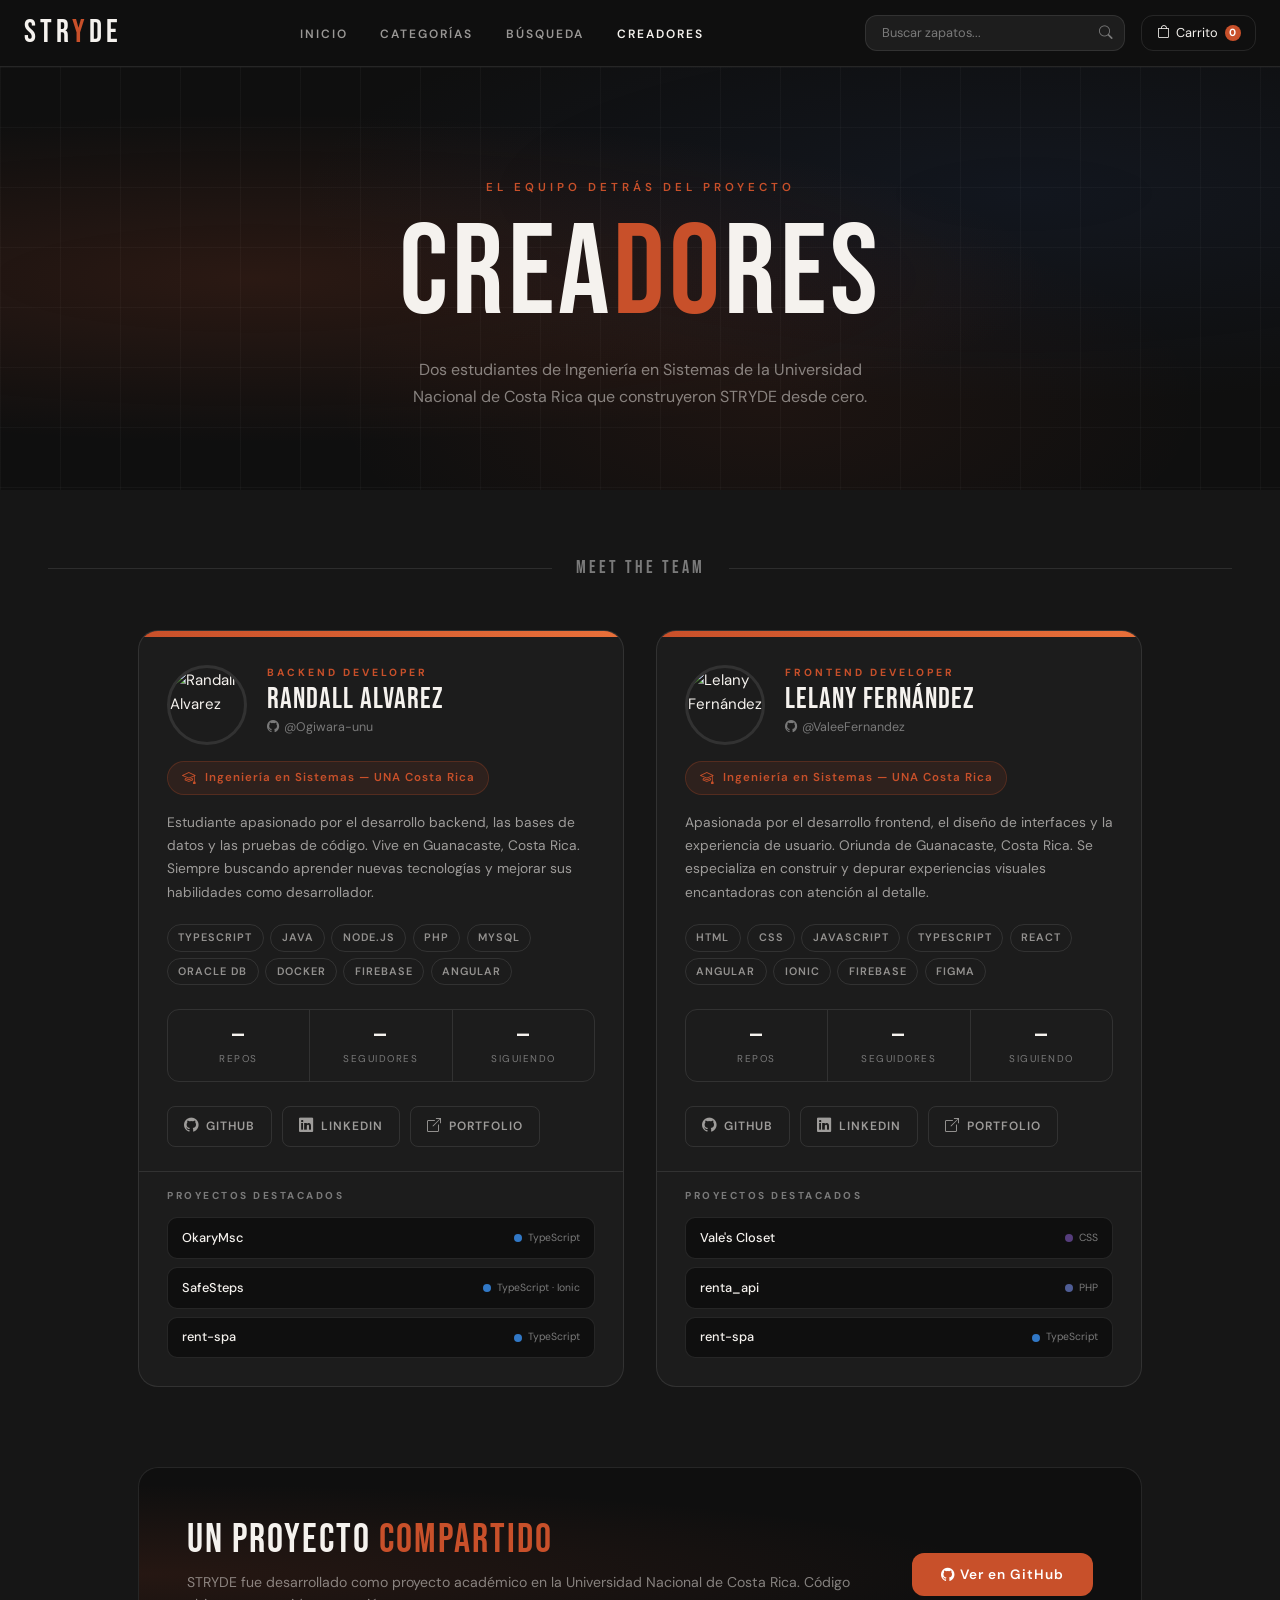
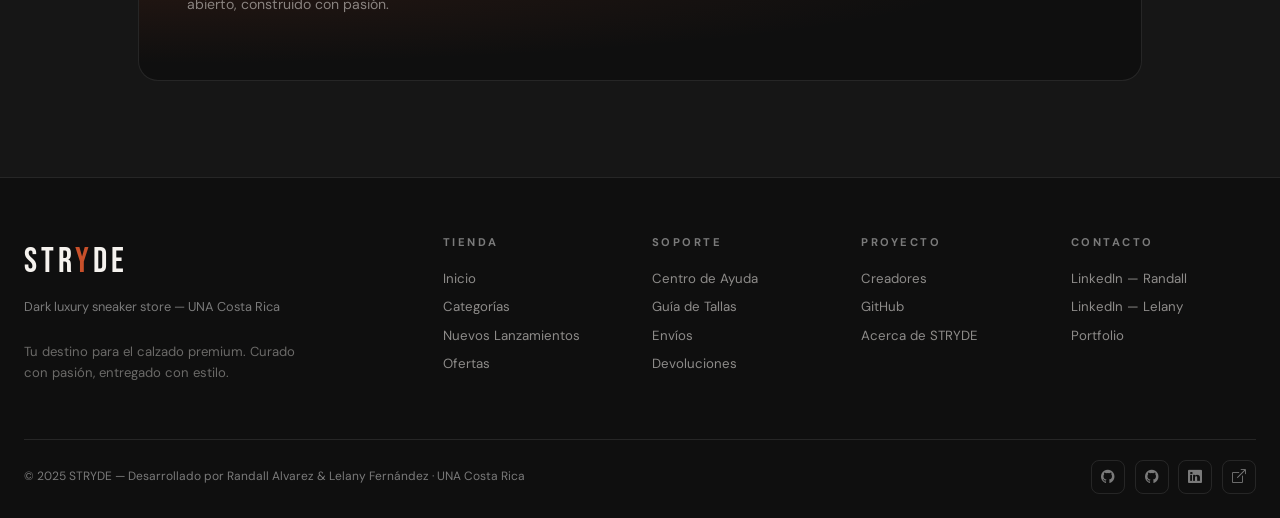
==== creators.html @ 190378e8 "App done" ====
<!DOCTYPE html>
<html lang="es">
<head>
    <meta charset="UTF-8">
    <meta name="viewport" content="width=device-width, initial-scale=1.0">
    <title>STRYDE — Creadores</title>

    <!-- Bootstrap 5 -->
    <link href="https://cdn.jsdelivr.net/npm/bootstrap@5.3.3/dist/css/bootstrap.min.css" rel="stylesheet">
    <!-- Bootstrap Icons -->
    <link href="https://cdn.jsdelivr.net/npm/bootstrap-icons@1.11.3/font/bootstrap-icons.min.css" rel="stylesheet">
    <!-- Google Fonts -->
    <link href="https://fonts.googleapis.com/css2?family=Bebas+Neue&family=DM+Sans:ital,opsz,wght@0,9..40,300;0,9..40,400;0,9..40,500;0,9..40,600;1,9..40,300&display=swap" rel="stylesheet">
    <!-- STRYDE Styles -->
    <link rel="stylesheet" href="css/styles.css">
    <link rel="icon" type="image/svg+xml" href="favicon.svg">
</head>
<body>

<!-- ══════════════════════════════════════════════
     NAVBAR (idéntico al de index.html)
══════════════════════════════════════════════ -->
<nav class="navbar navbar-stryde navbar-expand-lg">
    <div class="container-fluid px-4">

        <!-- Brand -->
        <a class="navbar-brand" href="index.html" style="cursor:pointer">
            STR<span>Y</span>DE
        </a>

        <!-- Toggler -->
        <button class="navbar-toggler border-0" type="button" data-bs-toggle="collapse" data-bs-target="#navContent"
            style="color:rgba(245,242,238,.7)">
            <i class="bi bi-list" style="font-size:1.5rem"></i>
        </button>

        <div class="collapse navbar-collapse" id="navContent">
            <!-- Nav links -->
            <ul class="navbar-nav mx-auto gap-1">
                <li class="nav-item">
                    <a class="nav-link-stryde" href="index.html">Inicio</a>
                </li>
                <li class="nav-item">
                    <a class="nav-link-stryde" href="index.html#categorias">Categorías</a>
                </li>
                <li class="nav-item">
                    <a class="nav-link-stryde" href="index.html#busqueda">Búsqueda</a>
                </li>
                <li class="nav-item">
                    <a class="nav-link-stryde active" href="creators.html">Creadores</a>
                </li>
            </ul>

            <!-- Search + Cart -->
            <div class="d-flex align-items-center gap-3">
                <!-- Search -->
                <div class="navbar-search" style="position:relative">
                    <input type="text" id="nav-search-input" placeholder="Buscar zapatos...">
                    <i class="bi bi-search search-icon"></i>
                    <div id="search-dropdown" class="search-dropdown"></div>
                </div>

                <!-- Cart -->
                <a class="cart-btn" href="index.html#carrito">
                    <i class="bi bi-bag"></i>
                    Carrito
                    <span class="cart-count" id="cart-badge">0</span>
                </a>
            </div>
        </div>
    </div>
</nav>

<!-- ══════════════════════════════════════════════
     HERO
══════════════════════════════════════════════ -->
<section class="creators-hero">
    <div class="hero-bg-mesh"></div>
    <div class="hero-lines"></div>
    <span class="hero-eyebrow">El equipo detrás del proyecto</span>
    <h1 class="hero-title">CREA<span>DO</span>RES</h1>
    <p class="hero-subtitle">Dos estudiantes de Ingeniería en Sistemas de la Universidad Nacional de Costa Rica que construyeron STRYDE desde cero.</p>
</section>

<div class="divider">
    <div class="divider-line"></div>
    <span class="divider-label">MEET THE TEAM</span>
    <div class="divider-line"></div>
</div>

<!-- ══════════════════════════════════════════════
     CREATORS
══════════════════════════════════════════════ -->
<section class="creators-section">
    <div class="creators-grid">

        <!-- ── RANDALL ── -->
        <div class="creator-card">
            <div class="card-strip"></div>
            <div class="card-header">
                <div class="avatar-wrap">
                    <img class="avatar" id="avatar-randall" src="" alt="Randall Alvarez">
                    <div class="avatar-ring"></div>
                </div>
                <div class="card-identity">
                    <div class="creator-role">Backend Developer</div>
                    <div class="creator-name">Randall Alvarez</div>
                    <div class="creator-handle">
                        <i class="bi bi-github"></i>@Ogiwara-unu
                    </div>
                </div>
            </div>

            <div class="card-body">
                <div class="una-badge">
                    <i class="bi bi-mortarboard"></i>
                    Ingeniería en Sistemas — UNA Costa Rica
                </div>
                <p class="creator-bio">
                    Estudiante apasionado por el desarrollo backend, las bases de datos y las pruebas de código. Vive en Guanacaste, Costa Rica. Siempre buscando aprender nuevas tecnologías y mejorar sus habilidades como desarrollador.
                </p>

                <div class="tech-tags">
                    <span class="tag">TypeScript</span>
                    <span class="tag">Java</span>
                    <span class="tag">Node.js</span>
                    <span class="tag">PHP</span>
                    <span class="tag">MySQL</span>
                    <span class="tag">Oracle DB</span>
                    <span class="tag">Docker</span>
                    <span class="tag">Firebase</span>
                    <span class="tag">Angular</span>
                </div>

                <div class="creator-stats">
                    <div class="stat">
                        <div class="stat-num" id="repos-randall">—</div>
                        <div class="stat-label">Repos</div>
                    </div>
                    <div class="stat">
                        <div class="stat-num" id="followers-randall">—</div>
                        <div class="stat-label">Seguidores</div>
                    </div>
                    <div class="stat">
                        <div class="stat-num" id="following-randall">—</div>
                        <div class="stat-label">Siguiendo</div>
                    </div>
                </div>

                <div class="social-links">
                    <a class="social-link github" href="https://github.com/Ogiwara-unu" target="_blank">
                        <i class="bi bi-github"></i> GitHub
                    </a>
                    <a class="social-link linkedin" href="https://www.linkedin.com/in/randallalv" target="_blank">
                        <i class="bi bi-linkedin"></i> LinkedIn
                    </a>
                    <a class="social-link portfolio" href="https://randallalv-portfolio.netlify.app/" target="_blank">
                        <i class="bi bi-box-arrow-up-right"></i> Portfolio
                    </a>
                </div>
            </div>

            <div class="projects-mini">
                <div class="projects-label">Proyectos destacados</div>
                <div class="project-pills">
                    <a class="project-pill" href="https://github.com/Ogiwara-unu/OkaryMsc" target="_blank">
                        <span class="project-pill-name">OkaryMsc</span>
                        <span class="project-pill-lang">
                            <span class="lang-dot ts"></span> TypeScript
                        </span>
                    </a>
                    <a class="project-pill" href="https://github.com/Ogiwara-unu/SafeSteps" target="_blank">
                        <span class="project-pill-name">SafeSteps</span>
                        <span class="project-pill-lang">
                            <span class="lang-dot ts"></span> TypeScript · Ionic
                        </span>
                    </a>
                    <a class="project-pill" href="https://github.com/Ogiwara-unu/rent-spa" target="_blank">
                        <span class="project-pill-name">rent-spa</span>
                        <span class="project-pill-lang">
                            <span class="lang-dot ts"></span> TypeScript
                        </span>
                    </a>
                </div>
            </div>
        </div>

        <!-- ── LELANY ── -->
        <div class="creator-card">
            <div class="card-strip"></div>
            <div class="card-header">
                <div class="avatar-wrap">
                    <img class="avatar" id="avatar-lelany" src="" alt="Lelany Fernández">
                    <div class="avatar-ring"></div>
                </div>
                <div class="card-identity">
                    <div class="creator-role">Frontend Developer</div>
                    <div class="creator-name">Lelany Fernández</div>
                    <div class="creator-handle">
                        <i class="bi bi-github"></i>@ValeeFernandez
                    </div>
                </div>
            </div>

            <div class="card-body">
                <div class="una-badge">
                    <i class="bi bi-mortarboard"></i>
                    Ingeniería en Sistemas — UNA Costa Rica
                </div>
                <p class="creator-bio">
                    Apasionada por el desarrollo frontend, el diseño de interfaces y la experiencia de usuario. Oriunda de Guanacaste, Costa Rica. Se especializa en construir y depurar experiencias visuales encantadoras con atención al detalle.
                </p>

                <div class="tech-tags">
                    <span class="tag">HTML</span>
                    <span class="tag">CSS</span>
                    <span class="tag">JavaScript</span>
                    <span class="tag">TypeScript</span>
                    <span class="tag">React</span>
                    <span class="tag">Angular</span>
                    <span class="tag">Ionic</span>
                    <span class="tag">Firebase</span>
                    <span class="tag">Figma</span>
                </div>

                <div class="creator-stats">
                    <div class="stat">
                        <div class="stat-num" id="repos-lelany">—</div>
                        <div class="stat-label">Repos</div>
                    </div>
                    <div class="stat">
                        <div class="stat-num" id="followers-lelany">—</div>
                        <div class="stat-label">Seguidores</div>
                    </div>
                    <div class="stat">
                        <div class="stat-num" id="following-lelany">—</div>
                        <div class="stat-label">Siguiendo</div>
                    </div>
                </div>

                <div class="social-links">
                    <a class="social-link github" href="https://github.com/ValeeFernandez" target="_blank">
                        <i class="bi bi-github"></i> GitHub
                    </a>
                    <a class="social-link linkedin" href="https://www.linkedin.com/in/lelanyfernandezcarvajal/" target="_blank">
                        <i class="bi bi-linkedin"></i> LinkedIn
                    </a>
                    <a class="social-link portfolio" href="https://lelanyfdez-portfolio.netlify.app/" target="_blank">
                        <i class="bi bi-box-arrow-up-right"></i> Portfolio
                    </a>
                </div>
            </div>

            <div class="projects-mini">
                <div class="projects-label">Proyectos destacados</div>
                <div class="project-pills">
                    <a class="project-pill" href="https://github.com/ValeeFernandez/Vale-s-Closet" target="_blank">
                        <span class="project-pill-name">Vale's Closet</span>
                        <span class="project-pill-lang">
                            <span class="lang-dot css"></span> CSS
                        </span>
                    </a>
                    <a class="project-pill" href="https://github.com/ValeeFernandez/renta_api" target="_blank">
                        <span class="project-pill-name">renta_api</span>
                        <span class="project-pill-lang">
                            <span class="lang-dot php"></span> PHP
                        </span>
                    </a>
                    <a class="project-pill" href="https://github.com/ValeeFernandez/rent-spa" target="_blank">
                        <span class="project-pill-name">rent-spa</span>
                        <span class="project-pill-lang">
                            <span class="lang-dot ts"></span> TypeScript
                        </span>
                    </a>
                </div>
            </div>
        </div>

    </div>

    <!-- TEAM BANNER -->
    <div class="team-banner">
        <div class="team-banner-text">
            <h3>Un proyecto <span>compartido</span></h3>
            <p>STRYDE fue desarrollado como proyecto académico en la Universidad Nacional de Costa Rica. Código abierto, construido con pasión.</p>
        </div>
        <div class="team-banner-cta">
            <a class="btn-primary-stryde" href="https://github.com/Ogiwara-unu/Styde-HTML.git" target="_blank">
                <i class="bi bi-github"></i> Ver en GitHub
            </a>
        </div>
    </div>
</section>

<!-- ══════════════════════════════════════════════
     FOOTER (idéntico al de index.html)
══════════════════════════════════════════════ -->
<footer class="footer-stryde">
    <div class="container-fluid px-4">
        <div class="row g-4 mb-2">

            <!-- Brand col -->
            <div class="col-lg-4 col-md-6">
                <div class="footer-brand">STR<span>Y</span>DE</div>
                <p class="footer-tagline">Dark luxury sneaker store — UNA Costa Rica</p>
                <p style="font-size:.82rem;color:rgba(245,242,238,.4);max-width:280px;line-height:1.6;">
                    Tu destino para el calzado premium. Curado con pasión, entregado con estilo.
                </p>
            </div>

            <!-- Tienda -->
            <div class="col-lg-2 col-md-6 col-6">
                <div class="footer-heading">Tienda</div>
                <a class="footer-link" href="index.html">Inicio</a>
                <a class="footer-link" href="index.html#categorias">Categorías</a>
                <a class="footer-link" href="index.html#nuevos">Nuevos Lanzamientos</a>
                <a class="footer-link" href="index.html#ofertas">Ofertas</a>
            </div>

            <!-- Soporte -->
            <div class="col-lg-2 col-md-6 col-6">
                <div class="footer-heading">Soporte</div>
                <a class="footer-link" href="#">Centro de Ayuda</a>
                <a class="footer-link" href="#">Guía de Tallas</a>
                <a class="footer-link" href="#">Envíos</a>
                <a class="footer-link" href="#">Devoluciones</a>
            </div>

            <!-- Proyecto -->
            <div class="col-lg-2 col-md-6 col-6">
                <div class="footer-heading">Proyecto</div>
                <a class="footer-link" href="creators.html">Creadores</a>
                <a class="footer-link" href="https://github.com/Ogiwara-unu" target="_blank">GitHub</a>
                <a class="footer-link" href="#">Acerca de STRYDE</a>
            </div>

            <!-- Contacto -->
            <div class="col-lg-2 col-md-6 col-6">
                <div class="footer-heading">Contacto</div>
                <a class="footer-link" href="https://www.linkedin.com/in/randallalv" target="_blank">LinkedIn — Randall</a>
                <a class="footer-link" href="https://www.linkedin.com/in/lelanyfernandezcarvajal/" target="_blank">LinkedIn — Lelany</a>
                <a class="footer-link" href="https://randallalv-portfolio.netlify.app/" target="_blank">Portfolio</a>
            </div>

        </div>

        <!-- Footer bottom -->
        <div class="footer-bottom">
            <span class="footer-copy">© 2025 STRYDE — Desarrollado por Randall Alvarez &amp; Lelany Fernández · UNA Costa Rica</span>
            <div class="footer-socials">
                <a class="social-btn" href="https://github.com/Ogiwara-unu" target="_blank" title="GitHub Randall">
                    <i class="bi bi-github"></i>
                </a>
                <a class="social-btn" href="https://github.com/ValeeFernandez" target="_blank" title="GitHub Lelany">
                    <i class="bi bi-github"></i>
                </a>
                <a class="social-btn" href="https://www.linkedin.com/in/randallalv" target="_blank" title="LinkedIn">
                    <i class="bi bi-linkedin"></i>
                </a>
                <a class="social-btn" href="https://randallalv-portfolio.netlify.app/" target="_blank" title="Portfolio">
                    <i class="bi bi-box-arrow-up-right"></i>
                </a>
            </div>
        </div>
    </div>
</footer>

<!-- Bootstrap JS -->
<script src="https://cdn.jsdelivr.net/npm/bootstrap@5.3.3/dist/js/bootstrap.bundle.min.js"></script>

<script>
    /* ── GitHub data loader ── */
    const creators = [
        {
            username: 'Ogiwara-unu',
            imgId: 'avatar-randall',
            reposId: 'repos-randall',
            followersId: 'followers-randall',
            followingId: 'following-randall',
        },
        {
            username: 'ValeeFernandez',
            imgId: 'avatar-lelany',
            reposId: 'repos-lelany',
            followersId: 'followers-lelany',
            followingId: 'following-lelany',
        },
    ];

    async function loadGitHubData() {
        for (const creator of creators) {
            try {
                const res = await fetch(`https://api.github.com/users/${creator.username}`);
                const data = await res.json();

                const img = document.getElementById(creator.imgId);
                if (img && data.avatar_url) img.src = data.avatar_url;

                const repos = document.getElementById(creator.reposId);
                if (repos) repos.textContent = data.public_repos ?? '—';

                const followers = document.getElementById(creator.followersId);
                if (followers) followers.textContent = data.followers ?? '—';

                const following = document.getElementById(creator.followingId);
                if (following) following.textContent = data.following ?? '—';

            } catch (err) {
                console.warn(`No se pudo cargar el perfil de ${creator.username}`, err);
            }
        }
    }

    loadGitHubData();

    /* ── Sync cart badge from localStorage (si script.js lo usa) ── */
    try {
        const cart = JSON.parse(localStorage.getItem('stryde-cart') || '[]');
        const total = cart.reduce((s, i) => s + (i.qty || 1), 0);
        const badge = document.getElementById('cart-badge');
        if (badge && total > 0) badge.textContent = total;
    } catch (_) {}
</script>

</body>
</html>
---- css/styles.css ----
/* ═══════════════════════════════════════════════════
   STRYDE — Unified Stylesheet
   Dark luxury sneaker store
═══════════════════════════════════════════════════ */

@import url('https://fonts.googleapis.com/css2?family=Bebas+Neue&family=DM+Sans:ital,opsz,wght@0,9..40,300;0,9..40,400;0,9..40,500;0,9..40,600;1,9..40,300&display=swap');

/* ── CSS VARIABLES ── */
:root {
    --black:      #0f0f0f;
    --dark:       #161616;
    --card-bg:    #1c1c1c;
    --card-hover: #222222;
    --white:      #f5f2ee;
    --accent:     #c8502a;
    --accent-hover: #a83f1f;
    --gray:       #7a7a7a;
    --border:     rgba(245,242,238,.1);
    --radius:     12px;
    --font-display: 'Bebas Neue', sans-serif;
    --font-body:    'DM Sans', sans-serif;
    --sidebar-w:  240px;
    --transition: .2s ease;
}

/* ── RESET & BASE ── */
*, *::before, *::after { box-sizing: border-box; margin: 0; padding: 0; }

html { scroll-behavior: smooth; }

body {
    font-family: var(--font-body);
    background: var(--dark);
    color: var(--white);
    font-size: 15px;
    line-height: 1.6;
    min-height: 100vh;
}

a { color: inherit; text-decoration: none; }
img { max-width: 100%; display: block; }
ul { list-style: none; }

/* ── SCROLLBAR ── */
::-webkit-scrollbar { width: 6px; }
::-webkit-scrollbar-track { background: var(--black); }
::-webkit-scrollbar-thumb { background: #333; border-radius: 3px; }
::-webkit-scrollbar-thumb:hover { background: var(--accent); }

/* ═══════════════════════════════════════════════════
   NAVBAR
═══════════════════════════════════════════════════ */
.navbar-stryde {
    background: var(--black) !important;
    border-bottom: 1px solid var(--border);
    padding: .75rem 0;
    position: sticky;
    top: 0;
    z-index: 1030;
}
.navbar-brand {
    font-family: var(--font-display);
    font-size: 2rem;
    letter-spacing: 4px;
    color: var(--white) !important;
    line-height: 1;
}
.navbar-brand span { color: var(--accent); }

.nav-link-stryde {
    font-size: .75rem;
    font-weight: 600;
    letter-spacing: 2px;
    text-transform: uppercase;
    color: rgba(245,242,238,.6) !important;
    padding: .4rem .9rem !important;
    transition: color var(--transition);
}
.nav-link-stryde:hover,
.nav-link-stryde.active { color: var(--white) !important; }

/* Search bar */
.navbar-search {
    position: relative;
    width: 260px;
}
.navbar-search input {
    background: rgba(255,255,255,.06);
    border: 1px solid var(--border);
    border-radius: var(--radius);
    color: var(--white);
    font-family: var(--font-body);
    font-size: .8rem;
    padding: .45rem 2.4rem .45rem 1rem;
    width: 100%;
    transition: border-color var(--transition), background var(--transition);
}
.navbar-search input::placeholder { color: var(--gray); }
.navbar-search input:focus {
    outline: none;
    border-color: rgba(200,80,42,.5);
    background: rgba(255,255,255,.09);
}
.navbar-search .search-icon {
    position: absolute;
    right: .75rem;
    top: 50%;
    transform: translateY(-50%);
    color: var(--gray);
    font-size: .85rem;
    pointer-events: none;
}

/* Cart icon */
.cart-btn {
    background: transparent;
    border: 1.5px solid var(--border);
    border-radius: var(--radius);
    color: var(--white);
    font-size: .8rem;
    padding: .4rem .9rem;
    display: flex;
    align-items: center;
    gap: .4rem;
    cursor: pointer;
    transition: border-color var(--transition), background var(--transition);
    white-space: nowrap;
}
.cart-btn:hover { border-color: var(--accent); background: rgba(200,80,42,.08); }
.cart-count {
    background: var(--accent);
    color: #fff;
    font-size: .65rem;
    font-weight: 700;
    border-radius: 50%;
    width: 16px;
    height: 16px;
    display: flex;
    align-items: center;
    justify-content: center;
    line-height: 1;
}

/* ── DROPDOWN SEARCH RESULTS ── */
.search-dropdown {
    position: absolute;
    top: calc(100% + 8px);
    left: 0;
    width: 340px;
    background: var(--dark);
    border: 1px solid var(--border);
    border-radius: var(--radius);
    box-shadow: 0 20px 40px rgba(0,0,0,.5);
    z-index: 2000;
    display: none;
    overflow: hidden;
}
.search-dropdown.show { display: block; }
.search-dropdown-header {
    padding: .6rem 1rem;
    font-size: .7rem;
    letter-spacing: 2px;
    text-transform: uppercase;
    color: var(--gray);
    border-bottom: 1px solid var(--border);
}
.search-result-item {
    display: flex;
    align-items: center;
    gap: .9rem;
    padding: .75rem 1rem;
    cursor: pointer;
    transition: background var(--transition);
    border-bottom: 1px solid var(--border);
}
.search-result-item:last-child { border-bottom: none; }
.search-result-item:hover { background: var(--card-bg); }
.search-result-img {
    width: 44px;
    height: 44px;
    object-fit: contain;
    background: #252525;
    border-radius: 8px;
    padding: 4px;
    flex-shrink: 0;
}
.search-result-name {
    font-size: .85rem;
    font-weight: 500;
    color: var(--white);
}
.search-result-price {
    font-size: .78rem;
    color: var(--accent);
    margin-top: 2px;
}
.search-dropdown-footer {
    padding: .6rem 1rem;
    font-size: .75rem;
    text-align: center;
    color: var(--accent);
    cursor: pointer;
    transition: background var(--transition);
}
.search-dropdown-footer:hover { background: var(--card-bg); }

/* ═══════════════════════════════════════════════════
   LAYOUT — SIDEBAR + MAIN
═══════════════════════════════════════════════════ */
.page-layout {
    display: flex;
    min-height: calc(100vh - 62px);
}

/* ── SIDEBAR ── */
.sidebar {
    width: var(--sidebar-w);
    min-width: var(--sidebar-w);
    background: var(--black);
    border-right: 1px solid var(--border);
    padding: 2rem 1.25rem;
    position: sticky;
    top: 62px;
    height: calc(100vh - 62px);
    overflow-y: auto;
    flex-shrink: 0;
}

.sidebar-section { margin-bottom: 2rem; }
.sidebar-title {
    font-size: .65rem;
    font-weight: 700;
    letter-spacing: 3px;
    text-transform: uppercase;
    color: var(--gray);
    margin-bottom: .85rem;
    padding-bottom: .5rem;
    border-bottom: 1px solid var(--border);
}

.sidebar-link {
    display: flex;
    align-items: center;
    justify-content: space-between;
    padding: .4rem .6rem;
    border-radius: 8px;
    font-size: .82rem;
    color: rgba(245,242,238,.65);
    cursor: pointer;
    transition: background var(--transition), color var(--transition);
    margin-bottom: .15rem;
}
.sidebar-link:hover,
.sidebar-link.active {
    background: rgba(200,80,42,.12);
    color: var(--white);
}
.sidebar-link.active { color: var(--accent); font-weight: 600; }
.sidebar-link i { font-size: .8rem; opacity: .5; }

.sidebar-badge {
    font-size: .65rem;
    background: rgba(200,80,42,.2);
    color: var(--accent);
    border-radius: 20px;
    padding: .1rem .45rem;
    font-weight: 600;
}

/* Brand chips */
.brand-chip {
    display: inline-block;
    padding: .25rem .7rem;
    border: 1px solid var(--border);
    border-radius: 20px;
    font-size: .72rem;
    color: rgba(245,242,238,.6);
    cursor: pointer;
    margin: .15rem;
    transition: border-color var(--transition), color var(--transition), background var(--transition);
}
.brand-chip:hover,
.brand-chip.active {
    border-color: var(--accent);
    color: var(--accent);
    background: rgba(200,80,42,.08);
}

/* Price range */
.price-range-wrap { padding: .25rem 0; }
.price-inputs { display: flex; gap: .5rem; align-items: center; }
.price-input {
    background: var(--card-bg);
    border: 1px solid var(--border);
    border-radius: 8px;
    color: var(--white);
    font-size: .8rem;
    padding: .35rem .6rem;
    width: 80px;
    font-family: var(--font-body);
}
.price-input:focus { outline: none; border-color: var(--accent); }
.price-sep { color: var(--gray); font-size: .8rem; }

.btn-filter {
    background: var(--accent);
    color: #fff;
    border: none;
    border-radius: 8px;
    font-size: .75rem;
    font-weight: 600;
    letter-spacing: 1px;
    text-transform: uppercase;
    padding: .5rem 1rem;
    width: 100%;
    margin-top: .75rem;
    cursor: pointer;
    transition: background var(--transition), transform var(--transition);
}
.btn-filter:hover { background: var(--accent-hover); transform: translateY(-1px); }

/* ── MAIN CONTENT ── */
.main-content {
    flex: 1;
    padding: 2.5rem 2.5rem 3rem;
    min-width: 0;
}

/* ═══════════════════════════════════════════════════
   HERO
═══════════════════════════════════════════════════ */
.hero {
    position: relative;
    background: var(--black);
    border-radius: var(--radius);
    overflow: hidden;
    padding: 5rem 3.5rem;
    margin-bottom: 4rem;
    display: flex;
    align-items: center;
    justify-content: space-between;
    gap: 2rem;
    min-height: 380px;
}
.hero-bg {
    position: absolute;
    inset: 0;
    background:
        radial-gradient(ellipse at 80% 50%, rgba(200, 80, 42, 0.18) 0%, transparent 60%),
        radial-gradient(ellipse at 10% 80%, rgba(42, 76, 143, 0.15) 0%, transparent 50%);
    pointer-events: none;
}
.hero-content { position: relative; z-index: 1; max-width: 520px; }
.hero-eyebrow {
    font-size: .75rem;
    font-weight: 600;
    letter-spacing: 3px;
    text-transform: uppercase;
    color: var(--accent);
    margin-bottom: 1rem;
    display: block;
}
.hero-title {
    font-family: var(--font-display);
    font-size: clamp(3.5rem, 7vw, 6rem);
    color: var(--white);
    line-height: .95;
    letter-spacing: 3px;
    margin-bottom: 1.2rem;
}
.hero-title span { color: var(--accent); }
.hero-subtitle {
    color: rgba(245,242,238,.6);
    font-size: 1rem;
    line-height: 1.7;
    margin-bottom: 2rem;
    max-width: 400px;
}
.hero-actions { display: flex; gap: .75rem; flex-wrap: wrap; }
.hero-cta {
    display: inline-flex;
    align-items: center;
    gap: .6rem;
    background: var(--accent);
    color: var(--white);
    text-decoration: none;
    font-size: .85rem;
    font-weight: 600;
    letter-spacing: 1.5px;
    text-transform: uppercase;
    padding: .85rem 2rem;
    border-radius: var(--radius);
    border: none;
    cursor: pointer;
    transition: background var(--transition), transform var(--transition);
}
.hero-cta:hover { background: var(--accent-hover); transform: translateY(-2px); color: var(--white); }
.hero-cta-secondary {
    display: inline-flex;
    align-items: center;
    gap: .6rem;
    background: transparent;
    color: var(--white);
    text-decoration: none;
    font-size: .85rem;
    font-weight: 600;
    letter-spacing: 1.5px;
    text-transform: uppercase;
    padding: .85rem 2rem;
    border-radius: var(--radius);
    border: 1.5px solid rgba(245,242,238,.25);
    cursor: pointer;
    transition: border-color var(--transition), transform var(--transition);
}
.hero-cta-secondary:hover { border-color: var(--white); transform: translateY(-2px); color: var(--white); }

.hero-stats {
    position: relative;
    z-index: 1;
    display: flex;
    flex-direction: column;
    gap: 1.5rem;
    text-align: right;
}
.hero-stat-number {
    font-family: var(--font-display);
    font-size: 3.5rem;
    color: var(--white);
    line-height: 1;
    letter-spacing: 2px;
}
.hero-stat-label {
    font-size: .72rem;
    letter-spacing: 2px;
    text-transform: uppercase;
    color: rgba(245,242,238,.4);
    margin-top: .1rem;
}
.hero-divider {
    width: 1px;
    height: 60px;
    background: rgba(245,242,238,.15);
    margin-left: auto;
}

/* ═══════════════════════════════════════════════════
   SECTION HEADERS
═══════════════════════════════════════════════════ */
.section-header {
    display: flex;
    align-items: flex-end;
    justify-content: space-between;
    margin-bottom: 1.75rem;
    padding-bottom: 1rem;
    border-bottom: 1.5px solid var(--border);
}
.section-title {
    font-family: var(--font-display);
    font-size: 2.5rem;
    letter-spacing: 2px;
    line-height: 1;
}
.section-title span { color: var(--accent); }
.section-link {
    font-size: .78rem;
    font-weight: 600;
    letter-spacing: 1.5px;
    text-transform: uppercase;
    color: var(--gray);
    text-decoration: none;
    transition: color var(--transition);
    white-space: nowrap;
    cursor: pointer;
}
.section-link:hover { color: var(--accent); }

/* ═══════════════════════════════════════════════════
   CATEGORY CARDS
═══════════════════════════════════════════════════ */
.section-categorias { margin-bottom: 4.5rem; }
.cat-grid {
    display: grid;
    grid-template-columns: repeat(auto-fill, minmax(160px, 1fr));
    gap: 1rem;
}
.cat-card {
    border-radius: var(--radius);
    padding: 1.5rem 1.25rem 1.25rem;
    display: flex;
    flex-direction: column;
    align-items: flex-start;
    justify-content: flex-end;
    min-height: 160px;
    cursor: pointer;
    transition: transform .25s ease, box-shadow .25s ease, filter .25s ease;
    color: #fff;
    position: relative;
    overflow: hidden;
}
.cat-card::before {
    content: '';
    position: absolute;
    inset: 0;
    background: linear-gradient(to top, rgba(0,0,0,.5) 0%, transparent 60%);
}
.cat-card > * { position: relative; z-index: 1; }
.cat-card:hover {
    transform: translateY(-6px);
    box-shadow: 0 16px 32px rgba(0,0,0,.35);
    filter: brightness(1.1);
}
.cat-icon { font-size: 1.8rem; margin-bottom: .5rem; display: block; line-height: 1; }
.cat-name {
    font-family: var(--font-display);
    font-size: 1.35rem;
    letter-spacing: 1px;
    line-height: 1;
}
.cat-count { font-size: .72rem; opacity: .7; margin-top: .2rem; }

.cat-running         { background: linear-gradient(135deg, #b89070, #9a7358); }
.cat-casual          { background: linear-gradient(135deg, #7898b0, #5a7a96); }
.cat-formal          { background: linear-gradient(135deg, #6a7a7e, #4e5e62); }
.cat-deportivo-mujer { background: linear-gradient(135deg, #b07888, #966070); }
.cat-infantil        { background: linear-gradient(135deg, #7aaa8e, #5e9070); }
.cat-default         { background: linear-gradient(135deg, #909898, #707880); }

/* ═══════════════════════════════════════════════════
   PRODUCT CARDS
═══════════════════════════════════════════════════ */
.products-grid {
    display: grid;
    grid-template-columns: repeat(auto-fill, minmax(220px, 1fr));
    gap: 1.25rem;
}

.product-card {
    background: var(--card-bg);
    border: 1.5px solid var(--border);
    border-radius: var(--radius);
    overflow: hidden;
    cursor: pointer;
    transition: border-color var(--transition), transform var(--transition), box-shadow var(--transition);
    position: relative;
}
.product-card:hover {
    border-color: rgba(200,80,42,.4);
    transform: translateY(-4px);
    box-shadow: 0 12px 28px rgba(0,0,0,.3);
}
.product-img-wrap {
    background: #252525;
    height: 190px;
    display: flex;
    align-items: center;
    justify-content: center;
    overflow: hidden;
    position: relative;
}
.product-img-wrap img {
    width: 100%;
    height: 100%;
    object-fit: contain;
    padding: 1rem;
    transition: transform .35s ease;
}
.product-card:hover .product-img-wrap img { transform: scale(1.06); }

.product-badge {
    position: absolute;
    top: .75rem;
    left: .75rem;
    font-size: .65rem;
    font-weight: 700;
    letter-spacing: 1.5px;
    text-transform: uppercase;
    padding: .25rem .6rem;
    border-radius: 6px;
    z-index: 2;
}
.badge-new    { background: var(--accent); color: #fff; }
.badge-sale   { background: #2a7a4a; color: #fff; }
.badge-hot    { background: #8a3a8a; color: #fff; }

.product-body { padding: 1.1rem; }
.product-brand {
    font-size: .68rem;
    letter-spacing: 2px;
    text-transform: uppercase;
    color: var(--gray);
    margin-bottom: .2rem;
}
.product-name {
    font-size: .92rem;
    font-weight: 500;
    color: var(--white);
    margin-bottom: .6rem;
    line-height: 1.3;
}
.product-footer {
    display: flex;
    align-items: center;
    justify-content: space-between;
}
.product-price {
    font-family: var(--font-display);
    font-size: 1.4rem;
    letter-spacing: 1px;
    color: var(--white);
}
.product-price-old {
    font-size: .78rem;
    color: var(--gray);
    text-decoration: line-through;
    margin-left: .4rem;
}
.btn-add-cart {
    background: var(--accent);
    border: none;
    border-radius: 8px;
    color: #fff;
    font-size: .75rem;
    padding: .4rem .8rem;
    cursor: pointer;
    transition: background var(--transition), transform var(--transition);
    display: flex;
    align-items: center;
    gap: .3rem;
}
.btn-add-cart:hover { background: var(--accent-hover); transform: scale(1.05); }

/* ═══════════════════════════════════════════════════
   MID BANNER
═══════════════════════════════════════════════════ */
.banner-mid {
    background: var(--black);
    border-radius: var(--radius);
    padding: 3rem 3.5rem;
    margin: 4rem 0;
    display: flex;
    align-items: center;
    justify-content: space-between;
    gap: 2rem;
    position: relative;
    overflow: hidden;
}
.banner-mid::before {
    content: '';
    position: absolute;
    inset: 0;
    background: radial-gradient(ellipse at 100% 50%, rgba(42,76,143,.25) 0%, transparent 60%);
    pointer-events: none;
}
.banner-mid-text { position: relative; z-index: 1; }
.banner-mid-text h2 {
    font-family: var(--font-display);
    font-size: 2.8rem;
    color: var(--white);
    letter-spacing: 3px;
    line-height: 1;
    margin-bottom: .5rem;
}
.banner-mid-text h2 span { color: var(--accent); }
.banner-mid-text p { color: rgba(245,242,238,.5); font-size: .9rem; }
.banner-mid-cta { position: relative; z-index: 1; flex-shrink: 0; }

/* ═══════════════════════════════════════════════════
   FEATURES GRID
═══════════════════════════════════════════════════ */
.features-grid {
    display: grid;
    grid-template-columns: repeat(auto-fill, minmax(220px, 1fr));
    gap: 1.5rem;
    margin-top: 4rem;
}
.feature-card {
    background: var(--card-bg);
    border: 1.5px solid var(--border);
    border-radius: var(--radius);
    padding: 1.75rem 1.5rem;
    transition: border-color var(--transition), transform var(--transition);
}
.feature-card:hover { border-color: rgba(200,80,42,.4); transform: translateY(-3px); }
.feature-icon { font-size: 1.75rem; margin-bottom: 1rem; display: block; color: var(--accent); }
.feature-title {
    font-family: var(--font-display);
    font-size: 1.3rem;
    letter-spacing: 1px;
    margin-bottom: .4rem;
}
.feature-desc { font-size: .82rem; color: var(--gray); line-height: 1.6; }

/* ═══════════════════════════════════════════════════
   BREADCRUMB
═══════════════════════════════════════════════════ */
.breadcrumb-stryde {
    display: flex;
    align-items: center;
    gap: .4rem;
    font-size: .75rem;
    color: var(--gray);
    margin-bottom: 1.5rem;
    text-transform: uppercase;
    letter-spacing: 1px;
}
.breadcrumb-stryde a { color: var(--gray); transition: color var(--transition); }
.breadcrumb-stryde a:hover { color: var(--accent); }
.breadcrumb-stryde .sep { opacity: .4; }
.breadcrumb-stryde .current { color: var(--white); }

/* ═══════════════════════════════════════════════════
   PAGINATION
═══════════════════════════════════════════════════ */
.pagination-stryde {
    display: flex;
    align-items: center;
    gap: .4rem;
    margin-top: 3rem;
    justify-content: center;
}
.page-btn {
    width: 36px;
    height: 36px;
    display: flex;
    align-items: center;
    justify-content: center;
    border-radius: 8px;
    border: 1.5px solid var(--border);
    background: transparent;
    color: rgba(245,242,238,.6);
    font-size: .82rem;
    cursor: pointer;
    transition: border-color var(--transition), color var(--transition), background var(--transition);
}
.page-btn:hover { border-color: var(--accent); color: var(--white); }
.page-btn.active { background: var(--accent); border-color: var(--accent); color: #fff; font-weight: 700; }
.page-btn:disabled { opacity: .3; cursor: not-allowed; }

/* ═══════════════════════════════════════════════════
   PRODUCT DETAIL PAGE
═══════════════════════════════════════════════════ */
.product-detail-img-wrap {
    background: #252525;
    border-radius: var(--radius);
    padding: 2rem;
    display: flex;
    align-items: center;
    justify-content: center;
    height: 400px;
    border: 1.5px solid var(--border);
    overflow: hidden;
}
.product-detail-img-wrap img { object-fit: contain; max-height: 100%; }

.thumb-row {
    display: flex;
    gap: .75rem;
    margin-top: .75rem;
}
.thumb {
    width: 72px;
    height: 72px;
    background: #252525;
    border-radius: 10px;
    border: 1.5px solid var(--border);
    display: flex;
    align-items: center;
    justify-content: center;
    cursor: pointer;
    padding: .4rem;
    transition: border-color var(--transition);
    overflow: hidden;
}
.thumb:hover, .thumb.active { border-color: var(--accent); }
.thumb img { object-fit: contain; width: 100%; height: 100%; }

.detail-brand {
    font-size: .75rem;
    letter-spacing: 3px;
    text-transform: uppercase;
    color: var(--gray);
    margin-bottom: .4rem;
}
.detail-title {
    font-family: var(--font-display);
    font-size: 2.6rem;
    letter-spacing: 2px;
    line-height: 1.05;
    margin-bottom: .6rem;
}
.detail-price {
    font-family: var(--font-display);
    font-size: 2.2rem;
    color: var(--accent);
    letter-spacing: 1px;
    margin-bottom: 1.5rem;
}
.detail-price-old {
    font-size: 1.1rem;
    color: var(--gray);
    text-decoration: line-through;
    margin-left: .5rem;
}

/* Size picker */
.size-label {
    font-size: .72rem;
    letter-spacing: 2px;
    text-transform: uppercase;
    color: var(--gray);
    margin-bottom: .6rem;
}
.size-grid {
    display: flex;
    flex-wrap: wrap;
    gap: .5rem;
    margin-bottom: 1.5rem;
}
.size-btn {
    width: 42px;
    height: 42px;
    border: 1.5px solid var(--border);
    border-radius: 8px;
    background: transparent;
    color: rgba(245,242,238,.7);
    font-size: .85rem;
    cursor: pointer;
    transition: border-color var(--transition), background var(--transition), color var(--transition);
    display: flex;
    align-items: center;
    justify-content: center;
}
.size-btn:hover { border-color: var(--accent); color: var(--white); }
.size-btn.active { background: var(--accent); border-color: var(--accent); color: #fff; font-weight: 700; }
.size-btn:disabled { opacity: .3; cursor: not-allowed; text-decoration: line-through; }

/* Tabs */
.tabs-stryde {
    display: flex;
    gap: 0;
    border-bottom: 1.5px solid var(--border);
    margin-bottom: 1.5rem;
}
.tab-btn {
    background: transparent;
    border: none;
    border-bottom: 2px solid transparent;
    margin-bottom: -2px;
    color: var(--gray);
    font-family: var(--font-body);
    font-size: .8rem;
    font-weight: 600;
    letter-spacing: 1.5px;
    text-transform: uppercase;
    padding: .75rem 1.25rem;
    cursor: pointer;
    transition: color var(--transition), border-color var(--transition);
}
.tab-btn:hover { color: var(--white); }
.tab-btn.active { color: var(--accent); border-bottom-color: var(--accent); }
.tab-pane { display: none; }
.tab-pane.active {
    display: block;
    font-size: .88rem;
    color: rgba(245,242,238,.7);
    line-height: 1.8;
}

/* Accordion */
.accordion-stryde { border: 1.5px solid var(--border); border-radius: var(--radius); overflow: hidden; }
.accordion-item { border-bottom: 1px solid var(--border); }
.accordion-item:last-child { border-bottom: none; }
.accordion-trigger {
    width: 100%;
    background: var(--card-bg);
    border: none;
    color: var(--white);
    font-family: var(--font-body);
    font-size: .9rem;
    font-weight: 500;
    padding: 1rem 1.25rem;
    text-align: left;
    cursor: pointer;
    display: flex;
    justify-content: space-between;
    align-items: center;
    transition: background var(--transition);
}
.accordion-trigger:hover { background: var(--card-hover); }
.accordion-trigger .chevron { transition: transform .25s; font-size: .75rem; opacity: .6; }
.accordion-trigger.open .chevron { transform: rotate(180deg); }
.accordion-body {
    background: var(--black);
    padding: 0 1.25rem;
    max-height: 0;
    overflow: hidden;
    transition: max-height .3s ease, padding .3s ease;
    font-size: .85rem;
    color: rgba(245,242,238,.65);
    line-height: 1.8;
}
.accordion-body.open { max-height: 300px; padding: 1rem 1.25rem; }

/* ═══════════════════════════════════════════════════
   CART PAGE
═══════════════════════════════════════════════════ */
.cart-item {
    display: flex;
    align-items: center;
    gap: 1.25rem;
    padding: 1.25rem;
    background: var(--card-bg);
    border: 1.5px solid var(--border);
    border-radius: var(--radius);
    margin-bottom: .75rem;
    transition: border-color var(--transition);
}
.cart-item:hover { border-color: rgba(200,80,42,.3); }
.cart-item-img {
    width: 88px;
    height: 88px;
    background: #252525;
    border-radius: 10px;
    display: flex;
    align-items: center;
    justify-content: center;
    flex-shrink: 0;
    overflow: hidden;
    padding: .5rem;
}
.cart-item-img img { object-fit: contain; width: 100%; height: 100%; }
.cart-item-info { flex: 1; min-width: 0; }
.cart-item-brand { font-size: .68rem; letter-spacing: 2px; text-transform: uppercase; color: var(--gray); }
.cart-item-name { font-size: .92rem; font-weight: 500; margin: .15rem 0 .3rem; }
.cart-item-size { font-size: .78rem; color: var(--gray); }
.cart-item-price {
    font-family: var(--font-display);
    font-size: 1.5rem;
    letter-spacing: 1px;
    color: var(--white);
    flex-shrink: 0;
}
.qty-control {
    display: flex;
    align-items: center;
    gap: .5rem;
    flex-shrink: 0;
}
.qty-btn {
    width: 28px;
    height: 28px;
    border: 1.5px solid var(--border);
    border-radius: 6px;
    background: transparent;
    color: var(--white);
    cursor: pointer;
    font-size: .9rem;
    display: flex;
    align-items: center;
    justify-content: center;
    transition: border-color var(--transition), background var(--transition);
}
.qty-btn:hover { border-color: var(--accent); background: rgba(200,80,42,.1); }
.qty-num { font-size: .9rem; font-weight: 600; min-width: 20px; text-align: center; }
.btn-remove {
    background: transparent;
    border: 1.5px solid var(--border);
    border-radius: 8px;
    color: var(--gray);
    font-size: .75rem;
    padding: .3rem .7rem;
    cursor: pointer;
    transition: border-color var(--transition), color var(--transition);
}
.btn-remove:hover { border-color: #c03030; color: #c03030; }

/* Cart summary */
.cart-summary {
    background: var(--black);
    border: 1.5px solid var(--border);
    border-radius: var(--radius);
    padding: 1.75rem;
    position: sticky;
    top: 80px;
}
.summary-title {
    font-family: var(--font-display);
    font-size: 1.8rem;
    letter-spacing: 2px;
    margin-bottom: 1.25rem;
}
.summary-row {
    display: flex;
    justify-content: space-between;
    font-size: .85rem;
    margin-bottom: .6rem;
    color: rgba(245,242,238,.7);
}
.summary-row.total {
    font-size: 1rem;
    font-weight: 600;
    color: var(--white);
    border-top: 1px solid var(--border);
    padding-top: .75rem;
    margin-top: .75rem;
}
.summary-row .value-accent { color: var(--accent); font-weight: 600; }

/* ═══════════════════════════════════════════════════
   CHECKOUT / FORMS
═══════════════════════════════════════════════════ */
.form-stryde .form-label {
    font-size: .72rem;
    font-weight: 600;
    letter-spacing: 1.5px;
    text-transform: uppercase;
    color: var(--gray);
    margin-bottom: .4rem;
}
.form-stryde .form-control,
.form-stryde .form-select {
    background: var(--card-bg);
    border: 1.5px solid var(--border);
    border-radius: 10px;
    color: var(--white);
    font-family: var(--font-body);
    font-size: .88rem;
    padding: .65rem .9rem;
    transition: border-color var(--transition), background var(--transition);
}
.form-stryde .form-control::placeholder { color: var(--gray); font-size: .82rem; }
.form-stryde .form-control:focus,
.form-stryde .form-select:focus {
    outline: none;
    box-shadow: none;
    border-color: var(--accent);
    background: var(--card-hover);
    color: var(--white);
}
.form-stryde .form-select option { background: var(--dark); color: var(--white); }

/* Payment method radio cards */
.payment-options { display: flex; gap: .75rem; flex-wrap: wrap; }
.payment-opt {
    flex: 1;
    min-width: 120px;
    border: 1.5px solid var(--border);
    border-radius: 10px;
    padding: .85rem 1rem;
    cursor: pointer;
    transition: border-color var(--transition), background var(--transition);
    display: flex;
    align-items: center;
    gap: .6rem;
    font-size: .83rem;
}
.payment-opt input[type="radio"] { accent-color: var(--accent); }
.payment-opt:has(input:checked),
.payment-opt.selected {
    border-color: var(--accent);
    background: rgba(200,80,42,.08);
}
.payment-opt:hover { border-color: rgba(200,80,42,.5); }

.section-divider {
    font-family: var(--font-display);
    font-size: 1.4rem;
    letter-spacing: 2px;
    border-bottom: 1.5px solid var(--border);
    padding-bottom: .6rem;
    margin-bottom: 1.25rem;
}

/* ═══════════════════════════════════════════════════
   FOOTER
═══════════════════════════════════════════════════ */
.footer-stryde {
    background: var(--black);
    border-top: 1px solid var(--border);
    padding: 3.5rem 0 1.5rem;
    margin-top: auto;
}
.footer-brand {
    font-family: var(--font-display);
    font-size: 2.2rem;
    letter-spacing: 4px;
    color: var(--white);
    margin-bottom: .4rem;
}
.footer-brand span { color: var(--accent); }
.footer-tagline { font-size: .8rem; color: var(--gray); margin-bottom: 1.5rem; }
.footer-heading {
    font-size: .7rem;
    font-weight: 700;
    letter-spacing: 2.5px;
    text-transform: uppercase;
    color: var(--gray);
    margin-bottom: 1rem;
}
.footer-link {
    display: block;
    font-size: .83rem;
    color: rgba(245,242,238,.55);
    margin-bottom: .45rem;
    cursor: pointer;
    transition: color var(--transition);
}
.footer-link:hover { color: var(--accent); }
.footer-bottom {
    border-top: 1px solid var(--border);
    padding-top: 1.25rem;
    margin-top: 2.5rem;
    display: flex;
    justify-content: space-between;
    align-items: center;
    flex-wrap: wrap;
    gap: .5rem;
}
.footer-copy { font-size: .75rem; color: var(--gray); }
.footer-socials { display: flex; gap: .6rem; }
.social-btn {
    width: 34px;
    height: 34px;
    border: 1.5px solid var(--border);
    border-radius: 8px;
    display: flex;
    align-items: center;
    justify-content: center;
    color: var(--gray);
    font-size: .85rem;
    cursor: pointer;
    transition: border-color var(--transition), color var(--transition);
}
.social-btn:hover { border-color: var(--accent); color: var(--accent); }

/* ═══════════════════════════════════════════════════
   TOAST NOTIFICATION
═══════════════════════════════════════════════════ */
.toast-container-stryde {
    position: fixed;
    bottom: 1.5rem;
    right: 1.5rem;
    z-index: 9999;
    display: flex;
    flex-direction: column;
    gap: .6rem;
}
.toast-stryde {
    background: var(--dark);
    border: 1.5px solid var(--border);
    border-left: 4px solid var(--accent);
    border-radius: var(--radius);
    padding: .9rem 1.2rem;
    min-width: 260px;
    max-width: 320px;
    box-shadow: 0 12px 32px rgba(0,0,0,.5);
    font-size: .85rem;
    animation: slideInRight .3s ease;
}
.toast-stryde.success { border-left-color: #2a8a4a; }
.toast-stryde.error   { border-left-color: #c03030; }
@keyframes slideInRight {
    from { transform: translateX(120%); opacity: 0; }
    to   { transform: translateX(0);   opacity: 1; }
}

/* ═══════════════════════════════════════════════════
   UTILITY / OVERRIDES
═══════════════════════════════════════════════════ */
.text-accent { color: var(--accent) !important; }
.text-muted-stryde { color: var(--gray) !important; }
.bg-dark-stryde { background: var(--dark) !important; }
.btn-primary-stryde {
    background: var(--accent);
    border: none;
    color: #fff;
    font-family: var(--font-body);
    font-weight: 600;
    font-size: .85rem;
    letter-spacing: 1px;
    border-radius: var(--radius);
    padding: .8rem 1.8rem;
    cursor: pointer;
    transition: background var(--transition), transform var(--transition);
}
.btn-primary-stryde:hover { background: var(--accent-hover); transform: translateY(-2px); color: #fff; }
.btn-outline-stryde {
    background: transparent;
    border: 1.5px solid var(--border);
    color: var(--white);
    font-family: var(--font-body);
    font-weight: 600;
    font-size: .85rem;
    letter-spacing: 1px;
    border-radius: var(--radius);
    padding: .8rem 1.8rem;
    cursor: pointer;
    transition: border-color var(--transition), color var(--transition);
}
.btn-outline-stryde:hover { border-color: var(--white); color: var(--white); }

/* ═══════════════════════════════════════════════════
   CREATORS PAGE
═══════════════════════════════════════════════════ */

/* ── HERO ── */
.creators-hero {
    position: relative;
    background: var(--black);
    overflow: hidden;
    padding: 7rem 3rem 5rem;
    text-align: center;
}
.hero-bg-mesh {
    position: absolute;
    inset: 0;
    background:
        radial-gradient(ellipse at 20% 50%, rgba(200,80,42,.15) 0%, transparent 55%),
        radial-gradient(ellipse at 80% 30%, rgba(42,76,143,.12) 0%, transparent 50%),
        radial-gradient(ellipse at 60% 80%, rgba(200,80,42,.08) 0%, transparent 40%);
    pointer-events: none;
}
.hero-lines {
    position: absolute;
    inset: 0;
    background-image:
        linear-gradient(rgba(245,242,238,.03) 1px, transparent 1px),
        linear-gradient(90deg, rgba(245,242,238,.03) 1px, transparent 1px);
    background-size: 60px 60px;
    pointer-events: none;
}
.hero-eyebrow {
    font-size: .72rem;
    font-weight: 600;
    letter-spacing: 4px;
    text-transform: uppercase;
    color: var(--accent);
    display: block;
    margin-bottom: 1.2rem;
    position: relative;
    animation: fadeUp .6s ease both;
}
.hero-title {
    font-family: var(--font-display);
    font-size: clamp(4rem, 10vw, 8rem);
    letter-spacing: 4px;
    line-height: .9;
    position: relative;
    animation: fadeUp .6s .1s ease both;
}
.hero-title span { color: var(--accent); }
.hero-subtitle {
    color: rgba(245,242,238,.5);
    font-size: 1rem;
    max-width: 480px;
    margin: 1.5rem auto 0;
    position: relative;
    animation: fadeUp .6s .2s ease both;
}

/* ── DIVIDER ── */
.divider {
    display: flex;
    align-items: center;
    gap: 1.5rem;
    padding: 0 3rem;
    margin: 4rem 0 3rem;
}
.divider-line { flex: 1; height: 1px; background: var(--border); }
.divider-label {
    font-family: var(--font-display);
    font-size: 1.1rem;
    letter-spacing: 3px;
    color: var(--gray);
}

/* ── CREATORS SECTION ── */
.creators-section {
    padding: 0 3rem 6rem;
    max-width: 1100px;
    margin: 0 auto;
}
.creators-grid {
    display: grid;
    grid-template-columns: repeat(auto-fit, minmax(420px, 1fr));
    gap: 2rem;
}

/* ── CREATOR CARD ── */
.creator-card {
    background: var(--card-bg);
    border: 1.5px solid var(--border);
    border-radius: 20px;
    overflow: hidden;
    transition: border-color .3s ease, transform .3s ease, box-shadow .3s ease;
    animation: fadeUp .7s ease both;
}
.creator-card:hover {
    border-color: rgba(200,80,42,.45);
    transform: translateY(-6px);
    box-shadow: 0 24px 56px rgba(0,0,0,.4);
}
.creator-card:nth-child(2) { animation-delay: .1s; }

.card-strip {
    height: 6px;
    background: linear-gradient(90deg, var(--accent), #e8703a, var(--accent));
    background-size: 200%;
    animation: stripAnim 3s linear infinite;
}
@keyframes stripAnim {
    0%   { background-position: 0%; }
    100% { background-position: 200%; }
}

.card-header {
    display: flex;
    align-items: flex-start;
    gap: 1.25rem;
    padding: 1.75rem 1.75rem 1rem;
}
.avatar-wrap { position: relative; flex-shrink: 0; }
.avatar {
    width: 80px;
    height: 80px;
    border-radius: 50%;
    border: 3px solid var(--border);
    object-fit: cover;
    transition: border-color .25s ease;
}
.creator-card:hover .avatar { border-color: var(--accent); }
.avatar-ring {
    position: absolute;
    inset: -5px;
    border-radius: 50%;
    border: 2px solid transparent;
    border-top-color: var(--accent);
    animation: spin 4s linear infinite;
    opacity: 0;
    transition: opacity .3s ease;
}
.creator-card:hover .avatar-ring { opacity: 1; }
@keyframes spin { to { transform: rotate(360deg); } }

.card-identity { flex: 1; min-width: 0; }
.creator-role {
    font-size: .65rem;
    font-weight: 700;
    letter-spacing: 3px;
    text-transform: uppercase;
    color: var(--accent);
    margin-bottom: .2rem;
}
.creator-name {
    font-family: var(--font-display);
    font-size: 1.8rem;
    letter-spacing: 1px;
    line-height: 1.05;
}
.creator-handle {
    font-size: .78rem;
    color: var(--gray);
    margin-top: .15rem;
}
.creator-handle i { margin-right: .3rem; }

.card-body { padding: 0 1.75rem 1.5rem; }
.creator-bio {
    font-size: .86rem;
    color: rgba(245,242,238,.6);
    line-height: 1.7;
    margin-bottom: 1.25rem;
}

/* ── TECH TAGS ── */
.tech-tags {
    display: flex;
    flex-wrap: wrap;
    gap: .4rem;
    margin-bottom: 1.5rem;
}
.tag {
    font-size: .68rem;
    font-weight: 600;
    letter-spacing: 1px;
    text-transform: uppercase;
    padding: .25rem .65rem;
    border-radius: 20px;
    border: 1px solid var(--border);
    color: rgba(245,242,238,.55);
    transition: border-color var(--transition), color var(--transition), background var(--transition);
}
.tag:hover {
    border-color: var(--accent);
    color: var(--accent);
    background: rgba(200,80,42,.08);
}

/* ── CREATOR STATS ── */
.creator-stats {
    display: flex;
    border: 1px solid var(--border);
    border-radius: 12px;
    overflow: hidden;
    margin-bottom: 1.5rem;
}
.stat {
    flex: 1;
    text-align: center;
    padding: .85rem .5rem;
    border-right: 1px solid var(--border);
    transition: background var(--transition);
}
.stat:last-child { border-right: none; }
.stat:hover { background: rgba(200,80,42,.06); }
.stat-num {
    font-family: var(--font-display);
    font-size: 1.5rem;
    letter-spacing: 1px;
    color: var(--white);
    line-height: 1;
}
.stat-label {
    font-size: .62rem;
    letter-spacing: 1.5px;
    text-transform: uppercase;
    color: var(--gray);
    margin-top: .2rem;
}

/* ── SOCIAL LINKS ── */
.social-links {
    display: flex;
    gap: .6rem;
    flex-wrap: wrap;
}
.social-link {
    display: inline-flex;
    align-items: center;
    gap: .45rem;
    font-size: .75rem;
    font-weight: 600;
    letter-spacing: 1px;
    text-transform: uppercase;
    padding: .5rem 1rem;
    border-radius: 8px;
    border: 1.5px solid var(--border);
    color: rgba(245,242,238,.6);
    text-decoration: none;
    transition: border-color .2s ease, color .2s ease, background .2s ease, transform .2s ease;
}
.social-link:hover { transform: translateY(-2px); }
.social-link.github:hover {
    border-color: rgba(245,242,238,.5);
    color: var(--white);
    background: rgba(245,242,238,.06);
}
.social-link.linkedin:hover {
    border-color: #0a66c2;
    color: #5aa3d8;
    background: rgba(10,102,194,.08);
}
.social-link.portfolio:hover {
    border-color: var(--accent);
    color: var(--accent);
    background: rgba(200,80,42,.08);
}
.social-link i { font-size: .9rem; }

/* ── PROJECTS MINI ── */
.projects-mini {
    padding: 1rem 1.75rem 1.75rem;
    border-top: 1px solid var(--border);
}
.projects-label {
    font-size: .63rem;
    font-weight: 700;
    letter-spacing: 2.5px;
    text-transform: uppercase;
    color: var(--gray);
    margin-bottom: .85rem;
}
.project-pills { display: flex; flex-direction: column; gap: .5rem; }
.project-pill {
    display: flex;
    align-items: center;
    justify-content: space-between;
    padding: .6rem .9rem;
    background: var(--black);
    border: 1px solid var(--border);
    border-radius: 10px;
    font-size: .8rem;
    color: var(--white);
    text-decoration: none;
    transition: border-color .2s ease, background .2s ease;
}
.project-pill:hover {
    border-color: rgba(200,80,42,.4);
    background: rgba(200,80,42,.05);
}
.project-pill-name { font-weight: 500; }
.project-pill-lang {
    font-size: .65rem;
    color: var(--gray);
    display: flex;
    align-items: center;
    gap: .35rem;
}
.lang-dot {
    width: 8px;
    height: 8px;
    border-radius: 50%;
    background: var(--accent);
}
.lang-dot.ts  { background: #3178c6; }
.lang-dot.css { background: #563d7c; }
.lang-dot.cpp { background: #f34b7d; }
.lang-dot.php { background: #4F5D95; }

/* ── UNA BADGE ── */
.una-badge {
    display: inline-flex;
    align-items: center;
    gap: .5rem;
    background: rgba(200,80,42,.1);
    border: 1px solid rgba(200,80,42,.25);
    border-radius: 20px;
    padding: .3rem .85rem;
    font-size: .72rem;
    font-weight: 600;
    letter-spacing: 1px;
    color: var(--accent);
    margin-bottom: 1rem;
}
.una-badge i { font-size: .85rem; }

/* ── TEAM BANNER ── */
.team-banner {
    background: var(--black);
    border: 1.5px solid var(--border);
    border-radius: 20px;
    padding: 3rem;
    margin: 5rem auto 0;
    max-width: 1100px;
    display: flex;
    align-items: center;
    justify-content: space-between;
    gap: 2rem;
    position: relative;
    overflow: hidden;
    animation: fadeUp .7s .4s ease both;
}
.team-banner::before {
    content: '';
    position: absolute;
    inset: 0;
    background: radial-gradient(ellipse at 0% 50%, rgba(200,80,42,.12) 0%, transparent 60%);
    pointer-events: none;
}
.team-banner-text { position: relative; }
.team-banner-text h3 {
    font-family: var(--font-display);
    font-size: 2.5rem;
    letter-spacing: 2px;
    margin-bottom: .4rem;
}
.team-banner-text h3 span { color: var(--accent); }
.team-banner-text p { font-size: .88rem; color: rgba(245,242,238,.5); }
.team-banner-cta { position: relative; flex-shrink: 0; }

/* ── ANIMATIONS ── */
@keyframes fadeUp {
    from { opacity: 0; transform: translateY(24px); }
    to   { opacity: 1; transform: translateY(0); }
}

/* ── RESPONSIVE ── */
@media (max-width: 900px) {
    .creators-grid { grid-template-columns: 1fr; }
    .team-banner { flex-direction: column; text-align: center; }
}
@media (max-width: 600px) {
    .creators-hero { padding: 5rem 1.5rem 4rem; }
    .creators-section { padding: 0 1.5rem 4rem; }
    .divider { padding: 0 1.5rem; }
    .social-links { flex-direction: column; }
}

/* ── RESPONSIVE ── */
@media (max-width: 992px) {
    .sidebar { display: none; }
    .hero { padding: 3rem 2rem; }
    .hero-stats { display: none; }
    .main-content { padding: 1.5rem; }
}
@media (max-width: 768px) {
    .banner-mid { flex-direction: column; text-align: center; padding: 2rem 1.5rem; }
    .hero { min-height: auto; }
    .cat-grid { grid-template-columns: repeat(2, 1fr); }
    .products-grid { grid-template-columns: repeat(2, 1fr); }
    .navbar-search { width: 180px; }
}
@media (max-width: 576px) {
    .products-grid { grid-template-columns: 1fr; }
    .cat-grid { grid-template-columns: repeat(2, 1fr); }
    .hero-title { font-size: 3rem; }
}
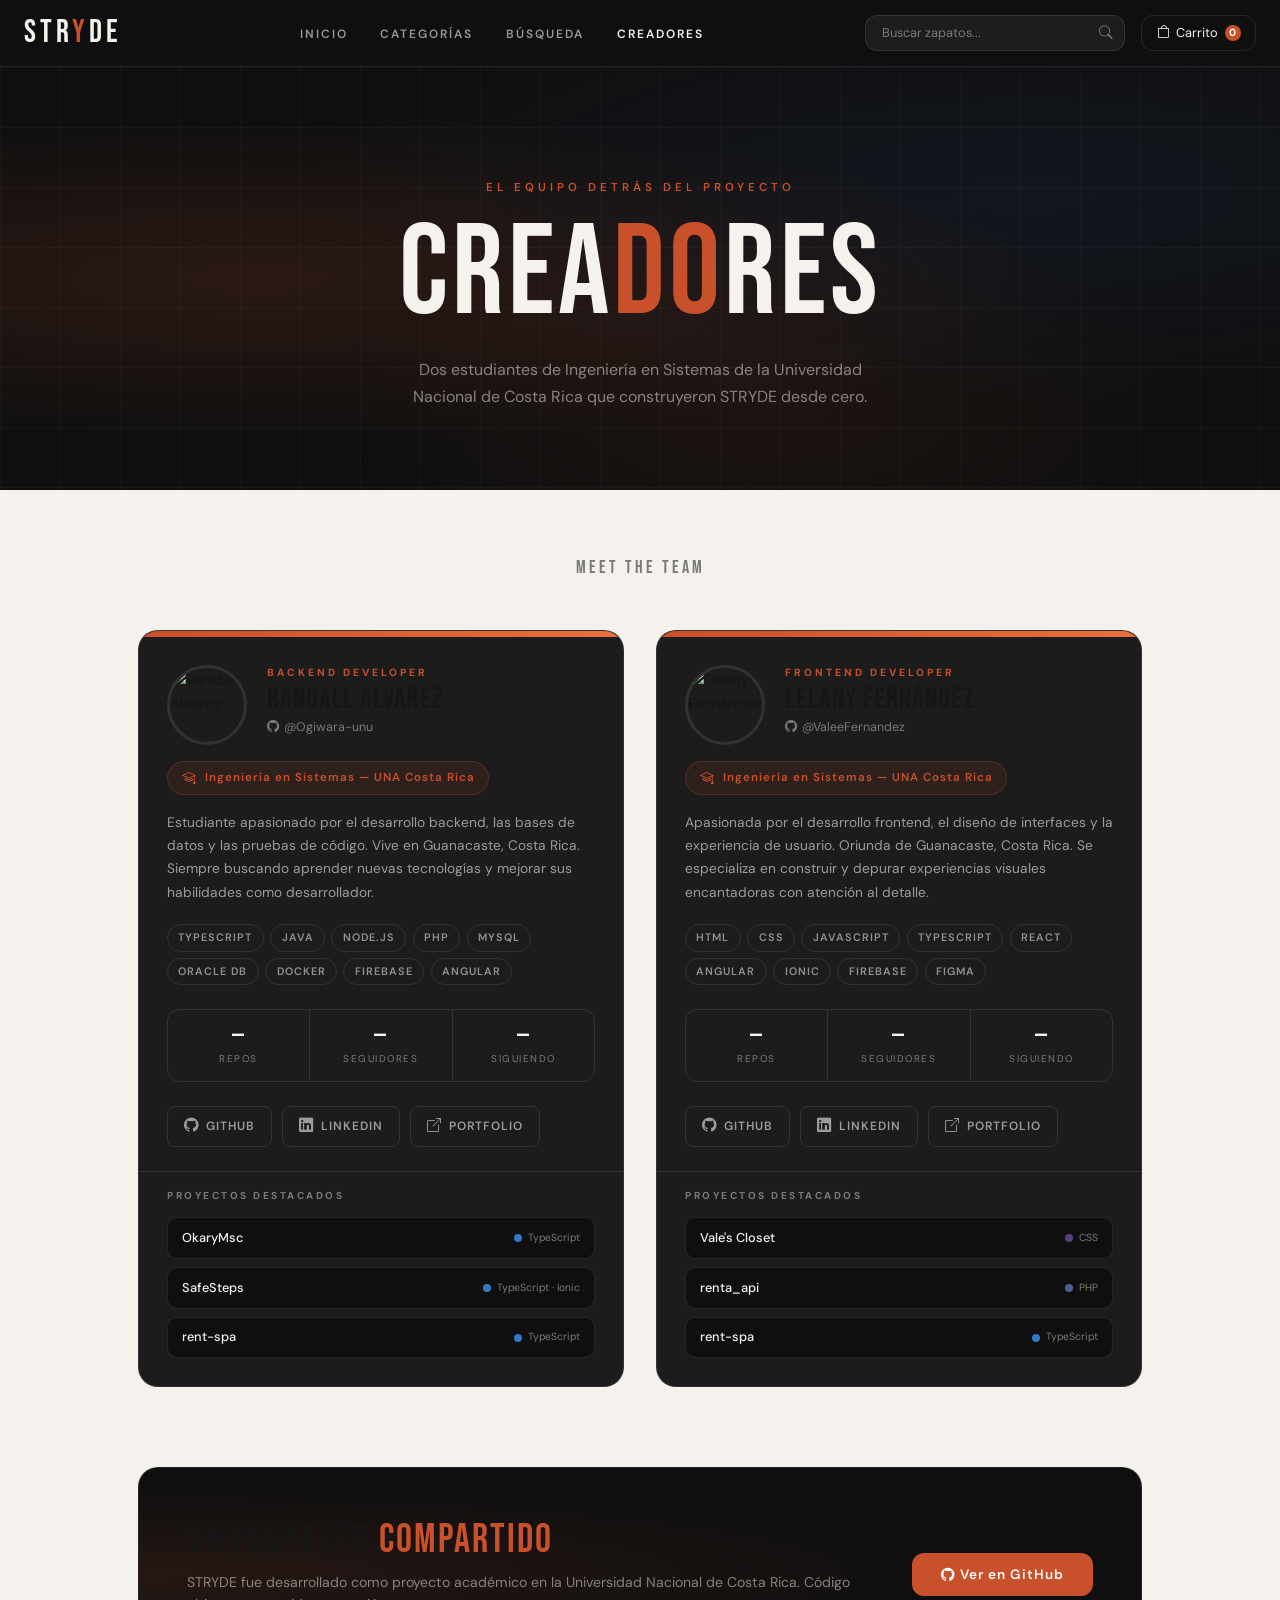
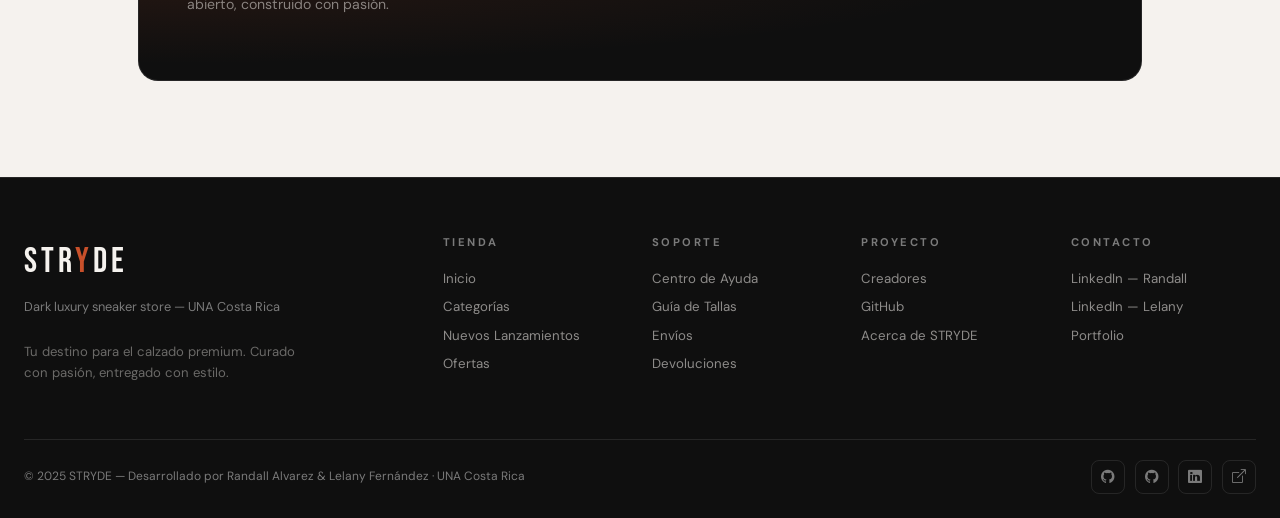
==== commit f5c5f8b2: "Update background" ====
--- a/creators.html
+++ b/creators.html
@@ -1,5 +1,6 @@
 <!DOCTYPE html>
 <html lang="es">
+
 <head>
     <meta charset="UTF-8">
     <meta name="viewport" content="width=device-width, initial-scale=1.0">
@@ -10,417 +11,432 @@
     <!-- Bootstrap Icons -->
     <link href="https://cdn.jsdelivr.net/npm/bootstrap-icons@1.11.3/font/bootstrap-icons.min.css" rel="stylesheet">
     <!-- Google Fonts -->
-    <link href="https://fonts.googleapis.com/css2?family=Bebas+Neue&family=DM+Sans:ital,opsz,wght@0,9..40,300;0,9..40,400;0,9..40,500;0,9..40,600;1,9..40,300&display=swap" rel="stylesheet">
+    <link
+        href="https://fonts.googleapis.com/css2?family=Bebas+Neue&family=DM+Sans:ital,opsz,wght@0,9..40,300;0,9..40,400;0,9..40,500;0,9..40,600;1,9..40,300&display=swap"
+        rel="stylesheet">
     <!-- STRYDE Styles -->
     <link rel="stylesheet" href="css/styles.css">
     <link rel="icon" type="image/svg+xml" href="favicon.svg">
 </head>
+
 <body>
 
-<!-- ══════════════════════════════════════════════
-     NAVBAR (idéntico al de index.html)
-══════════════════════════════════════════════ -->
-<nav class="navbar navbar-stryde navbar-expand-lg">
-    <div class="container-fluid px-4">
-
-        <!-- Brand -->
-        <a class="navbar-brand" href="index.html" style="cursor:pointer">
-            STR<span>Y</span>DE
-        </a>
-
-        <!-- Toggler -->
-        <button class="navbar-toggler border-0" type="button" data-bs-toggle="collapse" data-bs-target="#navContent"
-            style="color:rgba(245,242,238,.7)">
-            <i class="bi bi-list" style="font-size:1.5rem"></i>
-        </button>
-
-        <div class="collapse navbar-collapse" id="navContent">
-            <!-- Nav links -->
-            <ul class="navbar-nav mx-auto gap-1">
-                <li class="nav-item">
-                    <a class="nav-link-stryde" href="index.html">Inicio</a>
-                </li>
-                <li class="nav-item">
-                    <a class="nav-link-stryde" href="index.html#categorias">Categorías</a>
-                </li>
-                <li class="nav-item">
-                    <a class="nav-link-stryde" href="index.html#busqueda">Búsqueda</a>
-                </li>
-                <li class="nav-item">
-                    <a class="nav-link-stryde active" href="creators.html">Creadores</a>
-                </li>
-            </ul>
-
-            <!-- Search + Cart -->
-            <div class="d-flex align-items-center gap-3">
-                <!-- Search -->
-                <div class="navbar-search" style="position:relative">
-                    <input type="text" id="nav-search-input" placeholder="Buscar zapatos...">
-                    <i class="bi bi-search search-icon"></i>
-                    <div id="search-dropdown" class="search-dropdown"></div>
-                </div>
-
-                <!-- Cart -->
-                <a class="cart-btn" href="index.html#carrito">
-                    <i class="bi bi-bag"></i>
-                    Carrito
-                    <span class="cart-count" id="cart-badge">0</span>
-                </a>
+
+    <nav class="navbar navbar-stryde navbar-expand-lg">
+        <div class="container-fluid px-4">
+
+            <!-- Brand -->
+            <a class="navbar-brand" href="index.html" style="cursor:pointer">
+                STR<span>Y</span>DE
+            </a>
+
+            <!-- Toggler -->
+            <button class="navbar-toggler border-0" type="button" data-bs-toggle="collapse" data-bs-target="#navContent"
+                style="color:rgba(245,242,238,.7)">
+                <i class="bi bi-list" style="font-size:1.5rem"></i>
+            </button>
+
+            <div class="collapse navbar-collapse" id="navContent">
+                <!-- Nav links -->
+                <ul class="navbar-nav mx-auto gap-1">
+                    <li class="nav-item">
+                        <a class="nav-link-stryde" href="index.html">Inicio</a>
+                    </li>
+                    <li class="nav-item">
+                        <a class="nav-link-stryde" href="index.html#categorias">Categorías</a>
+                    </li>
+                    <li class="nav-item">
+                        <a class="nav-link-stryde" href="index.html#busqueda">Búsqueda</a>
+                    </li>
+                    <li class="nav-item">
+                        <a class="nav-link-stryde active" href="creators.html">Creadores</a>
+                    </li>
+                </ul>
+
+                <!-- Search + Cart -->
+                <div class="d-flex align-items-center gap-3">
+                    <!-- Search -->
+                    <div class="navbar-search" style="position:relative">
+                        <input type="text" id="nav-search-input" placeholder="Buscar zapatos...">
+                        <i class="bi bi-search search-icon"></i>
+                        <div id="search-dropdown" class="search-dropdown"></div>
+                    </div>
+
+                    <!-- Cart -->
+                    <a class="cart-btn" href="index.html#carrito">
+                        <i class="bi bi-bag"></i>
+                        Carrito
+                        <span class="cart-count" id="cart-badge">0</span>
+                    </a>
+                </div>
             </div>
         </div>
-    </div>
-</nav>
-
-<!-- ══════════════════════════════════════════════
+    </nav>
+
+    <!-- ══════════════════════════════════════════════
      HERO
 ══════════════════════════════════════════════ -->
-<section class="creators-hero">
-    <div class="hero-bg-mesh"></div>
-    <div class="hero-lines"></div>
-    <span class="hero-eyebrow">El equipo detrás del proyecto</span>
-    <h1 class="hero-title">CREA<span>DO</span>RES</h1>
-    <p class="hero-subtitle">Dos estudiantes de Ingeniería en Sistemas de la Universidad Nacional de Costa Rica que construyeron STRYDE desde cero.</p>
-</section>
-
-<div class="divider">
-    <div class="divider-line"></div>
-    <span class="divider-label">MEET THE TEAM</span>
-    <div class="divider-line"></div>
-</div>
-
-<!-- ══════════════════════════════════════════════
+    <section class="creators-hero">
+        <div class="hero-bg-mesh"></div>
+        <div class="hero-lines"></div>
+        <span class="hero-eyebrow">El equipo detrás del proyecto</span>
+        <h1 class="hero-title">CREA<span>DO</span>RES</h1>
+        <p class="hero-subtitle">Dos estudiantes de Ingeniería en Sistemas de la Universidad Nacional de Costa Rica que
+            construyeron STRYDE desde cero.</p>
+    </section>
+
+    <div class="divider">
+        <div class="divider-line"></div>
+        <span class="divider-label">MEET THE TEAM</span>
+        <div class="divider-line"></div>
+    </div>
+
+    <!-- ══════════════════════════════════════════════
      CREATORS
 ══════════════════════════════════════════════ -->
-<section class="creators-section">
-    <div class="creators-grid">
-
-        <!-- ── RANDALL ── -->
-        <div class="creator-card">
-            <div class="card-strip"></div>
-            <div class="card-header">
-                <div class="avatar-wrap">
-                    <img class="avatar" id="avatar-randall" src="" alt="Randall Alvarez">
-                    <div class="avatar-ring"></div>
-                </div>
-                <div class="card-identity">
-                    <div class="creator-role">Backend Developer</div>
-                    <div class="creator-name">Randall Alvarez</div>
-                    <div class="creator-handle">
-                        <i class="bi bi-github"></i>@Ogiwara-unu
-                    </div>
-                </div>
-            </div>
-
-            <div class="card-body">
-                <div class="una-badge">
-                    <i class="bi bi-mortarboard"></i>
-                    Ingeniería en Sistemas — UNA Costa Rica
-                </div>
-                <p class="creator-bio">
-                    Estudiante apasionado por el desarrollo backend, las bases de datos y las pruebas de código. Vive en Guanacaste, Costa Rica. Siempre buscando aprender nuevas tecnologías y mejorar sus habilidades como desarrollador.
-                </p>
-
-                <div class="tech-tags">
-                    <span class="tag">TypeScript</span>
-                    <span class="tag">Java</span>
-                    <span class="tag">Node.js</span>
-                    <span class="tag">PHP</span>
-                    <span class="tag">MySQL</span>
-                    <span class="tag">Oracle DB</span>
-                    <span class="tag">Docker</span>
-                    <span class="tag">Firebase</span>
-                    <span class="tag">Angular</span>
-                </div>
-
-                <div class="creator-stats">
-                    <div class="stat">
-                        <div class="stat-num" id="repos-randall">—</div>
-                        <div class="stat-label">Repos</div>
-                    </div>
-                    <div class="stat">
-                        <div class="stat-num" id="followers-randall">—</div>
-                        <div class="stat-label">Seguidores</div>
-                    </div>
-                    <div class="stat">
-                        <div class="stat-num" id="following-randall">—</div>
-                        <div class="stat-label">Siguiendo</div>
-                    </div>
-                </div>
-
-                <div class="social-links">
-                    <a class="social-link github" href="https://github.com/Ogiwara-unu" target="_blank">
-                        <i class="bi bi-github"></i> GitHub
+    <section class="creators-section">
+        <div class="creators-grid">
+
+            <!-- ── RANDALL ── -->
+            <div class="creator-card">
+                <div class="card-strip"></div>
+                <div class="card-header">
+                    <div class="avatar-wrap">
+                        <img class="avatar" id="avatar-randall" src="" alt="Randall Alvarez">
+                        <div class="avatar-ring"></div>
+                    </div>
+                    <div class="card-identity">
+                        <div class="creator-role">Backend Developer</div>
+                        <div class="creator-name">Randall Alvarez</div>
+                        <div class="creator-handle">
+                            <i class="bi bi-github"></i>@Ogiwara-unu
+                        </div>
+                    </div>
+                </div>
+
+                <div class="card-body">
+                    <div class="una-badge">
+                        <i class="bi bi-mortarboard"></i>
+                        Ingeniería en Sistemas — UNA Costa Rica
+                    </div>
+                    <p class="creator-bio">
+                        Estudiante apasionado por el desarrollo backend, las bases de datos y las pruebas de código.
+                        Vive en Guanacaste, Costa Rica. Siempre buscando aprender nuevas tecnologías y mejorar sus
+                        habilidades como desarrollador.
+                    </p>
+
+                    <div class="tech-tags">
+                        <span class="tag">TypeScript</span>
+                        <span class="tag">Java</span>
+                        <span class="tag">Node.js</span>
+                        <span class="tag">PHP</span>
+                        <span class="tag">MySQL</span>
+                        <span class="tag">Oracle DB</span>
+                        <span class="tag">Docker</span>
+                        <span class="tag">Firebase</span>
+                        <span class="tag">Angular</span>
+                    </div>
+
+                    <div class="creator-stats">
+                        <div class="stat">
+                            <div class="stat-num" id="repos-randall">—</div>
+                            <div class="stat-label">Repos</div>
+                        </div>
+                        <div class="stat">
+                            <div class="stat-num" id="followers-randall">—</div>
+                            <div class="stat-label">Seguidores</div>
+                        </div>
+                        <div class="stat">
+                            <div class="stat-num" id="following-randall">—</div>
+                            <div class="stat-label">Siguiendo</div>
+                        </div>
+                    </div>
+
+                    <div class="social-links">
+                        <a class="social-link github" href="https://github.com/Ogiwara-unu" target="_blank">
+                            <i class="bi bi-github"></i> GitHub
+                        </a>
+                        <a class="social-link linkedin" href="https://www.linkedin.com/in/randallalv" target="_blank">
+                            <i class="bi bi-linkedin"></i> LinkedIn
+                        </a>
+                        <a class="social-link portfolio" href="https://randallalv-portfolio.netlify.app/"
+                            target="_blank">
+                            <i class="bi bi-box-arrow-up-right"></i> Portfolio
+                        </a>
+                    </div>
+                </div>
+
+                <div class="projects-mini">
+                    <div class="projects-label">Proyectos destacados</div>
+                    <div class="project-pills">
+                        <a class="project-pill" href="https://github.com/Ogiwara-unu/OkaryMsc" target="_blank">
+                            <span class="project-pill-name">OkaryMsc</span>
+                            <span class="project-pill-lang">
+                                <span class="lang-dot ts"></span> TypeScript
+                            </span>
+                        </a>
+                        <a class="project-pill" href="https://github.com/Ogiwara-unu/SafeSteps" target="_blank">
+                            <span class="project-pill-name">SafeSteps</span>
+                            <span class="project-pill-lang">
+                                <span class="lang-dot ts"></span> TypeScript · Ionic
+                            </span>
+                        </a>
+                        <a class="project-pill" href="https://github.com/Ogiwara-unu/rent-spa" target="_blank">
+                            <span class="project-pill-name">rent-spa</span>
+                            <span class="project-pill-lang">
+                                <span class="lang-dot ts"></span> TypeScript
+                            </span>
+                        </a>
+                    </div>
+                </div>
+            </div>
+
+            <!-- ── LELANY ── -->
+            <div class="creator-card">
+                <div class="card-strip"></div>
+                <div class="card-header">
+                    <div class="avatar-wrap">
+                        <img class="avatar" id="avatar-lelany" src="" alt="Lelany Fernández">
+                        <div class="avatar-ring"></div>
+                    </div>
+                    <div class="card-identity">
+                        <div class="creator-role">Frontend Developer</div>
+                        <div class="creator-name">Lelany Fernández</div>
+                        <div class="creator-handle">
+                            <i class="bi bi-github"></i>@ValeeFernandez
+                        </div>
+                    </div>
+                </div>
+
+                <div class="card-body">
+                    <div class="una-badge">
+                        <i class="bi bi-mortarboard"></i>
+                        Ingeniería en Sistemas — UNA Costa Rica
+                    </div>
+                    <p class="creator-bio">
+                        Apasionada por el desarrollo frontend, el diseño de interfaces y la experiencia de usuario.
+                        Oriunda de Guanacaste, Costa Rica. Se especializa en construir y depurar experiencias visuales
+                        encantadoras con atención al detalle.
+                    </p>
+
+                    <div class="tech-tags">
+                        <span class="tag">HTML</span>
+                        <span class="tag">CSS</span>
+                        <span class="tag">JavaScript</span>
+                        <span class="tag">TypeScript</span>
+                        <span class="tag">React</span>
+                        <span class="tag">Angular</span>
+                        <span class="tag">Ionic</span>
+                        <span class="tag">Firebase</span>
+                        <span class="tag">Figma</span>
+                    </div>
+
+                    <div class="creator-stats">
+                        <div class="stat">
+                            <div class="stat-num" id="repos-lelany">—</div>
+                            <div class="stat-label">Repos</div>
+                        </div>
+                        <div class="stat">
+                            <div class="stat-num" id="followers-lelany">—</div>
+                            <div class="stat-label">Seguidores</div>
+                        </div>
+                        <div class="stat">
+                            <div class="stat-num" id="following-lelany">—</div>
+                            <div class="stat-label">Siguiendo</div>
+                        </div>
+                    </div>
+
+                    <div class="social-links">
+                        <a class="social-link github" href="https://github.com/ValeeFernandez" target="_blank">
+                            <i class="bi bi-github"></i> GitHub
+                        </a>
+                        <a class="social-link linkedin" href="https://www.linkedin.com/in/lelanyfernandezcarvajal/"
+                            target="_blank">
+                            <i class="bi bi-linkedin"></i> LinkedIn
+                        </a>
+                        <a class="social-link portfolio" href="https://lelanyfdez-portfolio.netlify.app/"
+                            target="_blank">
+                            <i class="bi bi-box-arrow-up-right"></i> Portfolio
+                        </a>
+                    </div>
+                </div>
+
+                <div class="projects-mini">
+                    <div class="projects-label">Proyectos destacados</div>
+                    <div class="project-pills">
+                        <a class="project-pill" href="https://github.com/ValeeFernandez/Vale-s-Closet" target="_blank">
+                            <span class="project-pill-name">Vale's Closet</span>
+                            <span class="project-pill-lang">
+                                <span class="lang-dot css"></span> CSS
+                            </span>
+                        </a>
+                        <a class="project-pill" href="https://github.com/ValeeFernandez/renta_api" target="_blank">
+                            <span class="project-pill-name">renta_api</span>
+                            <span class="project-pill-lang">
+                                <span class="lang-dot php"></span> PHP
+                            </span>
+                        </a>
+                        <a class="project-pill" href="https://github.com/ValeeFernandez/rent-spa" target="_blank">
+                            <span class="project-pill-name">rent-spa</span>
+                            <span class="project-pill-lang">
+                                <span class="lang-dot ts"></span> TypeScript
+                            </span>
+                        </a>
+                    </div>
+                </div>
+            </div>
+
+        </div>
+
+        <!-- TEAM BANNER -->
+        <div class="team-banner">
+            <div class="team-banner-text">
+                <h3>Un proyecto <span>compartido</span></h3>
+                <p>STRYDE fue desarrollado como proyecto académico en la Universidad Nacional de Costa Rica. Código
+                    abierto, construido con pasión.</p>
+            </div>
+            <div class="team-banner-cta">
+                <a class="btn-primary-stryde" href="https://github.com/Ogiwara-unu/Styde-HTML.git" target="_blank">
+                    <i class="bi bi-github"></i> Ver en GitHub
+                </a>
+            </div>
+        </div>
+    </section>
+
+    <footer class="footer-stryde">
+        <div class="container-fluid px-4">
+            <div class="row g-4 mb-2">
+
+                <!-- Brand col -->
+                <div class="col-lg-4 col-md-6">
+                    <div class="footer-brand">STR<span>Y</span>DE</div>
+                    <p class="footer-tagline">Dark luxury sneaker store — UNA Costa Rica</p>
+                    <p style="font-size:.82rem;color:rgba(245,242,238,.4);max-width:280px;line-height:1.6;">
+                        Tu destino para el calzado premium. Curado con pasión, entregado con estilo.
+                    </p>
+                </div>
+
+                <!-- Tienda -->
+                <div class="col-lg-2 col-md-6 col-6">
+                    <div class="footer-heading">Tienda</div>
+                    <a class="footer-link" href="index.html">Inicio</a>
+                    <a class="footer-link" href="index.html#categorias">Categorías</a>
+                    <a class="footer-link" href="index.html#nuevos">Nuevos Lanzamientos</a>
+                    <a class="footer-link" href="index.html#ofertas">Ofertas</a>
+                </div>
+
+                <!-- Soporte -->
+                <div class="col-lg-2 col-md-6 col-6">
+                    <div class="footer-heading">Soporte</div>
+                    <a class="footer-link" href="#">Centro de Ayuda</a>
+                    <a class="footer-link" href="#">Guía de Tallas</a>
+                    <a class="footer-link" href="#">Envíos</a>
+                    <a class="footer-link" href="#">Devoluciones</a>
+                </div>
+
+                <!-- Proyecto -->
+                <div class="col-lg-2 col-md-6 col-6">
+                    <div class="footer-heading">Proyecto</div>
+                    <a class="footer-link" href="creators.html">Creadores</a>
+                    <a class="footer-link" href="https://github.com/Ogiwara-unu" target="_blank">GitHub</a>
+                    <a class="footer-link" href="#">Acerca de STRYDE</a>
+                </div>
+
+                <!-- Contacto -->
+                <div class="col-lg-2 col-md-6 col-6">
+                    <div class="footer-heading">Contacto</div>
+                    <a class="footer-link" href="https://www.linkedin.com/in/randallalv" target="_blank">LinkedIn —
+                        Randall</a>
+                    <a class="footer-link" href="https://www.linkedin.com/in/lelanyfernandezcarvajal/"
+                        target="_blank">LinkedIn — Lelany</a>
+                    <a class="footer-link" href="https://randallalv-portfolio.netlify.app/"
+                        target="_blank">Portfolio</a>
+                </div>
+
+            </div>
+
+            <!-- Footer bottom -->
+            <div class="footer-bottom">
+                <span class="footer-copy">© 2025 STRYDE — Desarrollado por Randall Alvarez &amp; Lelany Fernández · UNA
+                    Costa Rica</span>
+                <div class="footer-socials">
+                    <a class="social-btn" href="https://github.com/Ogiwara-unu" target="_blank" title="GitHub Randall">
+                        <i class="bi bi-github"></i>
                     </a>
-                    <a class="social-link linkedin" href="https://www.linkedin.com/in/randallalv" target="_blank">
-                        <i class="bi bi-linkedin"></i> LinkedIn
+                    <a class="social-btn" href="https://github.com/ValeeFernandez" target="_blank"
+                        title="GitHub Lelany">
+                        <i class="bi bi-github"></i>
                     </a>
-                    <a class="social-link portfolio" href="https://randallalv-portfolio.netlify.app/" target="_blank">
-                        <i class="bi bi-box-arrow-up-right"></i> Portfolio
+                    <a class="social-btn" href="https://www.linkedin.com/in/randallalv" target="_blank"
+                        title="LinkedIn">
+                        <i class="bi bi-linkedin"></i>
                     </a>
-                </div>
-            </div>
-
-            <div class="projects-mini">
-                <div class="projects-label">Proyectos destacados</div>
-                <div class="project-pills">
-                    <a class="project-pill" href="https://github.com/Ogiwara-unu/OkaryMsc" target="_blank">
-                        <span class="project-pill-name">OkaryMsc</span>
-                        <span class="project-pill-lang">
-                            <span class="lang-dot ts"></span> TypeScript
-                        </span>
+                    <a class="social-btn" href="https://randallalv-portfolio.netlify.app/" target="_blank"
+                        title="Portfolio">
+                        <i class="bi bi-box-arrow-up-right"></i>
                     </a>
-                    <a class="project-pill" href="https://github.com/Ogiwara-unu/SafeSteps" target="_blank">
-                        <span class="project-pill-name">SafeSteps</span>
-                        <span class="project-pill-lang">
-                            <span class="lang-dot ts"></span> TypeScript · Ionic
-                        </span>
-                    </a>
-                    <a class="project-pill" href="https://github.com/Ogiwara-unu/rent-spa" target="_blank">
-                        <span class="project-pill-name">rent-spa</span>
-                        <span class="project-pill-lang">
-                            <span class="lang-dot ts"></span> TypeScript
-                        </span>
-                    </a>
                 </div>
             </div>
         </div>
-
-        <!-- ── LELANY ── -->
-        <div class="creator-card">
-            <div class="card-strip"></div>
-            <div class="card-header">
-                <div class="avatar-wrap">
-                    <img class="avatar" id="avatar-lelany" src="" alt="Lelany Fernández">
-                    <div class="avatar-ring"></div>
-                </div>
-                <div class="card-identity">
-                    <div class="creator-role">Frontend Developer</div>
-                    <div class="creator-name">Lelany Fernández</div>
-                    <div class="creator-handle">
-                        <i class="bi bi-github"></i>@ValeeFernandez
-                    </div>
-                </div>
-            </div>
-
-            <div class="card-body">
-                <div class="una-badge">
-                    <i class="bi bi-mortarboard"></i>
-                    Ingeniería en Sistemas — UNA Costa Rica
-                </div>
-                <p class="creator-bio">
-                    Apasionada por el desarrollo frontend, el diseño de interfaces y la experiencia de usuario. Oriunda de Guanacaste, Costa Rica. Se especializa en construir y depurar experiencias visuales encantadoras con atención al detalle.
-                </p>
-
-                <div class="tech-tags">
-                    <span class="tag">HTML</span>
-                    <span class="tag">CSS</span>
-                    <span class="tag">JavaScript</span>
-                    <span class="tag">TypeScript</span>
-                    <span class="tag">React</span>
-                    <span class="tag">Angular</span>
-                    <span class="tag">Ionic</span>
-                    <span class="tag">Firebase</span>
-                    <span class="tag">Figma</span>
-                </div>
-
-                <div class="creator-stats">
-                    <div class="stat">
-                        <div class="stat-num" id="repos-lelany">—</div>
-                        <div class="stat-label">Repos</div>
-                    </div>
-                    <div class="stat">
-                        <div class="stat-num" id="followers-lelany">—</div>
-                        <div class="stat-label">Seguidores</div>
-                    </div>
-                    <div class="stat">
-                        <div class="stat-num" id="following-lelany">—</div>
-                        <div class="stat-label">Siguiendo</div>
-                    </div>
-                </div>
-
-                <div class="social-links">
-                    <a class="social-link github" href="https://github.com/ValeeFernandez" target="_blank">
-                        <i class="bi bi-github"></i> GitHub
-                    </a>
-                    <a class="social-link linkedin" href="https://www.linkedin.com/in/lelanyfernandezcarvajal/" target="_blank">
-                        <i class="bi bi-linkedin"></i> LinkedIn
-                    </a>
-                    <a class="social-link portfolio" href="https://lelanyfdez-portfolio.netlify.app/" target="_blank">
-                        <i class="bi bi-box-arrow-up-right"></i> Portfolio
-                    </a>
-                </div>
-            </div>
-
-            <div class="projects-mini">
-                <div class="projects-label">Proyectos destacados</div>
-                <div class="project-pills">
-                    <a class="project-pill" href="https://github.com/ValeeFernandez/Vale-s-Closet" target="_blank">
-                        <span class="project-pill-name">Vale's Closet</span>
-                        <span class="project-pill-lang">
-                            <span class="lang-dot css"></span> CSS
-                        </span>
-                    </a>
-                    <a class="project-pill" href="https://github.com/ValeeFernandez/renta_api" target="_blank">
-                        <span class="project-pill-name">renta_api</span>
-                        <span class="project-pill-lang">
-                            <span class="lang-dot php"></span> PHP
-                        </span>
-                    </a>
-                    <a class="project-pill" href="https://github.com/ValeeFernandez/rent-spa" target="_blank">
-                        <span class="project-pill-name">rent-spa</span>
-                        <span class="project-pill-lang">
-                            <span class="lang-dot ts"></span> TypeScript
-                        </span>
-                    </a>
-                </div>
-            </div>
-        </div>
-
-    </div>
-
-    <!-- TEAM BANNER -->
-    <div class="team-banner">
-        <div class="team-banner-text">
-            <h3>Un proyecto <span>compartido</span></h3>
-            <p>STRYDE fue desarrollado como proyecto académico en la Universidad Nacional de Costa Rica. Código abierto, construido con pasión.</p>
-        </div>
-        <div class="team-banner-cta">
-            <a class="btn-primary-stryde" href="https://github.com/Ogiwara-unu/Styde-HTML.git" target="_blank">
-                <i class="bi bi-github"></i> Ver en GitHub
-            </a>
-        </div>
-    </div>
-</section>
-
-<!-- ══════════════════════════════════════════════
-     FOOTER (idéntico al de index.html)
-══════════════════════════════════════════════ -->
-<footer class="footer-stryde">
-    <div class="container-fluid px-4">
-        <div class="row g-4 mb-2">
-
-            <!-- Brand col -->
-            <div class="col-lg-4 col-md-6">
-                <div class="footer-brand">STR<span>Y</span>DE</div>
-                <p class="footer-tagline">Dark luxury sneaker store — UNA Costa Rica</p>
-                <p style="font-size:.82rem;color:rgba(245,242,238,.4);max-width:280px;line-height:1.6;">
-                    Tu destino para el calzado premium. Curado con pasión, entregado con estilo.
-                </p>
-            </div>
-
-            <!-- Tienda -->
-            <div class="col-lg-2 col-md-6 col-6">
-                <div class="footer-heading">Tienda</div>
-                <a class="footer-link" href="index.html">Inicio</a>
-                <a class="footer-link" href="index.html#categorias">Categorías</a>
-                <a class="footer-link" href="index.html#nuevos">Nuevos Lanzamientos</a>
-                <a class="footer-link" href="index.html#ofertas">Ofertas</a>
-            </div>
-
-            <!-- Soporte -->
-            <div class="col-lg-2 col-md-6 col-6">
-                <div class="footer-heading">Soporte</div>
-                <a class="footer-link" href="#">Centro de Ayuda</a>
-                <a class="footer-link" href="#">Guía de Tallas</a>
-                <a class="footer-link" href="#">Envíos</a>
-                <a class="footer-link" href="#">Devoluciones</a>
-            </div>
-
-            <!-- Proyecto -->
-            <div class="col-lg-2 col-md-6 col-6">
-                <div class="footer-heading">Proyecto</div>
-                <a class="footer-link" href="creators.html">Creadores</a>
-                <a class="footer-link" href="https://github.com/Ogiwara-unu" target="_blank">GitHub</a>
-                <a class="footer-link" href="#">Acerca de STRYDE</a>
-            </div>
-
-            <!-- Contacto -->
-            <div class="col-lg-2 col-md-6 col-6">
-                <div class="footer-heading">Contacto</div>
-                <a class="footer-link" href="https://www.linkedin.com/in/randallalv" target="_blank">LinkedIn — Randall</a>
-                <a class="footer-link" href="https://www.linkedin.com/in/lelanyfernandezcarvajal/" target="_blank">LinkedIn — Lelany</a>
-                <a class="footer-link" href="https://randallalv-portfolio.netlify.app/" target="_blank">Portfolio</a>
-            </div>
-
-        </div>
-
-        <!-- Footer bottom -->
-        <div class="footer-bottom">
-            <span class="footer-copy">© 2025 STRYDE — Desarrollado por Randall Alvarez &amp; Lelany Fernández · UNA Costa Rica</span>
-            <div class="footer-socials">
-                <a class="social-btn" href="https://github.com/Ogiwara-unu" target="_blank" title="GitHub Randall">
-                    <i class="bi bi-github"></i>
-                </a>
-                <a class="social-btn" href="https://github.com/ValeeFernandez" target="_blank" title="GitHub Lelany">
-                    <i class="bi bi-github"></i>
-                </a>
-                <a class="social-btn" href="https://www.linkedin.com/in/randallalv" target="_blank" title="LinkedIn">
-                    <i class="bi bi-linkedin"></i>
-                </a>
-                <a class="social-btn" href="https://randallalv-portfolio.netlify.app/" target="_blank" title="Portfolio">
-                    <i class="bi bi-box-arrow-up-right"></i>
-                </a>
-            </div>
-        </div>
-    </div>
-</footer>
-
-<!-- Bootstrap JS -->
-<script src="https://cdn.jsdelivr.net/npm/bootstrap@5.3.3/dist/js/bootstrap.bundle.min.js"></script>
-
-<script>
-    /* ── GitHub data loader ── */
-    const creators = [
-        {
-            username: 'Ogiwara-unu',
-            imgId: 'avatar-randall',
-            reposId: 'repos-randall',
-            followersId: 'followers-randall',
-            followingId: 'following-randall',
-        },
-        {
-            username: 'ValeeFernandez',
-            imgId: 'avatar-lelany',
-            reposId: 'repos-lelany',
-            followersId: 'followers-lelany',
-            followingId: 'following-lelany',
-        },
-    ];
-
-    async function loadGitHubData() {
-        for (const creator of creators) {
-            try {
-                const res = await fetch(`https://api.github.com/users/${creator.username}`);
-                const data = await res.json();
-
-                const img = document.getElementById(creator.imgId);
-                if (img && data.avatar_url) img.src = data.avatar_url;
-
-                const repos = document.getElementById(creator.reposId);
-                if (repos) repos.textContent = data.public_repos ?? '—';
-
-                const followers = document.getElementById(creator.followersId);
-                if (followers) followers.textContent = data.followers ?? '—';
-
-                const following = document.getElementById(creator.followingId);
-                if (following) following.textContent = data.following ?? '—';
-
-            } catch (err) {
-                console.warn(`No se pudo cargar el perfil de ${creator.username}`, err);
+    </footer>
+
+    <!-- Bootstrap JS -->
+    <script src="https://cdn.jsdelivr.net/npm/bootstrap@5.3.3/dist/js/bootstrap.bundle.min.js"></script>
+
+    <script>
+        /* ── GitHub data loader ── */
+        const creators = [
+            {
+                username: 'Ogiwara-unu',
+                imgId: 'avatar-randall',
+                reposId: 'repos-randall',
+                followersId: 'followers-randall',
+                followingId: 'following-randall',
+            },
+            {
+                username: 'ValeeFernandez',
+                imgId: 'avatar-lelany',
+                reposId: 'repos-lelany',
+                followersId: 'followers-lelany',
+                followingId: 'following-lelany',
+            },
+        ];
+
+        async function loadGitHubData() {
+            for (const creator of creators) {
+                try {
+                    const res = await fetch(`https://api.github.com/users/${creator.username}`);
+                    const data = await res.json();
+
+                    const img = document.getElementById(creator.imgId);
+                    if (img && data.avatar_url) img.src = data.avatar_url;
+
+                    const repos = document.getElementById(creator.reposId);
+                    if (repos) repos.textContent = data.public_repos ?? '—';
+
+                    const followers = document.getElementById(creator.followersId);
+                    if (followers) followers.textContent = data.followers ?? '—';
+
+                    const following = document.getElementById(creator.followingId);
+                    if (following) following.textContent = data.following ?? '—';
+
+                } catch (err) {
+                    console.warn(`No se pudo cargar el perfil de ${creator.username}`, err);
+                }
             }
         }
-    }
-
-    loadGitHubData();
-
-    /* ── Sync cart badge from localStorage (si script.js lo usa) ── */
-    try {
-        const cart = JSON.parse(localStorage.getItem('stryde-cart') || '[]');
-        const total = cart.reduce((s, i) => s + (i.qty || 1), 0);
-        const badge = document.getElementById('cart-badge');
-        if (badge && total > 0) badge.textContent = total;
-    } catch (_) {}
-</script>
+
+        loadGitHubData();
+
+        /* ── Sync cart badge from localStorage (si script.js lo usa) ── */
+        try {
+            const cart = JSON.parse(localStorage.getItem('stryde-cart') || '[]');
+            const total = cart.reduce((s, i) => s + (i.qty || 1), 0);
+            const badge = document.getElementById('cart-badge');
+            if (badge && total > 0) badge.textContent = total;
+        } catch (_) { }
+    </script>
 
 </body>
+
 </html>
--- a/css/styles.css
+++ b/css/styles.css
@@ -7,45 +7,75 @@
 
 /* ── CSS VARIABLES ── */
 :root {
-    --black:      #0f0f0f;
-    --dark:       #161616;
-    --card-bg:    #1c1c1c;
+    --black: #0f0f0f;
+    --dark: #161616;
+    --card-bg: #1c1c1c;
     --card-hover: #222222;
-    --white:      #f5f2ee;
-    --accent:     #c8502a;
+    --white: #f5f2ee;
+    --accent: #c8502a;
     --accent-hover: #a83f1f;
-    --gray:       #7a7a7a;
-    --border:     rgba(245,242,238,.1);
-    --radius:     12px;
+    --gray: #7a7a7a;
+    --border: rgba(245, 242, 238, .1);
+    --radius: 12px;
     --font-display: 'Bebas Neue', sans-serif;
-    --font-body:    'DM Sans', sans-serif;
-    --sidebar-w:  240px;
+    --font-body: 'DM Sans', sans-serif;
+    --sidebar-w: 240px;
     --transition: .2s ease;
 }
 
 /* ── RESET & BASE ── */
-*, *::before, *::after { box-sizing: border-box; margin: 0; padding: 0; }
-
-html { scroll-behavior: smooth; }
+*,
+*::before,
+*::after {
+    box-sizing: border-box;
+    margin: 0;
+    padding: 0;
+}
+
+html {
+    scroll-behavior: smooth;
+}
 
 body {
     font-family: var(--font-body);
-    background: var(--dark);
-    color: var(--white);
+    background: var(--white);
+    color: var(--dark);
     font-size: 15px;
     line-height: 1.6;
     min-height: 100vh;
 }
 
-a { color: inherit; text-decoration: none; }
-img { max-width: 100%; display: block; }
-ul { list-style: none; }
+a {
+    color: inherit;
+    text-decoration: none;
+}
+
+img {
+    max-width: 100%;
+    display: block;
+}
+
+ul {
+    list-style: none;
+}
 
 /* ── SCROLLBAR ── */
-::-webkit-scrollbar { width: 6px; }
-::-webkit-scrollbar-track { background: var(--black); }
-::-webkit-scrollbar-thumb { background: #333; border-radius: 3px; }
-::-webkit-scrollbar-thumb:hover { background: var(--accent); }
+::-webkit-scrollbar {
+    width: 6px;
+}
+
+::-webkit-scrollbar-track {
+    background: var(--black);
+}
+
+::-webkit-scrollbar-thumb {
+    background: #333;
+    border-radius: 3px;
+}
+
+::-webkit-scrollbar-thumb:hover {
+    background: var(--accent);
+}
 
 /* ═══════════════════════════════════════════════════
    NAVBAR
@@ -58,6 +88,7 @@
     top: 0;
     z-index: 1030;
 }
+
 .navbar-brand {
     font-family: var(--font-display);
     font-size: 2rem;
@@ -65,27 +96,34 @@
     color: var(--white) !important;
     line-height: 1;
 }
-.navbar-brand span { color: var(--accent); }
+
+.navbar-brand span {
+    color: var(--accent);
+}
 
 .nav-link-stryde {
     font-size: .75rem;
     font-weight: 600;
     letter-spacing: 2px;
     text-transform: uppercase;
-    color: rgba(245,242,238,.6) !important;
+    color: rgba(245, 242, 238, .6) !important;
     padding: .4rem .9rem !important;
     transition: color var(--transition);
 }
+
 .nav-link-stryde:hover,
-.nav-link-stryde.active { color: var(--white) !important; }
+.nav-link-stryde.active {
+    color: var(--white) !important;
+}
 
 /* Search bar */
 .navbar-search {
     position: relative;
     width: 260px;
 }
+
 .navbar-search input {
-    background: rgba(255,255,255,.06);
+    background: rgba(255, 255, 255, .06);
     border: 1px solid var(--border);
     border-radius: var(--radius);
     color: var(--white);
@@ -95,12 +133,17 @@
     width: 100%;
     transition: border-color var(--transition), background var(--transition);
 }
-.navbar-search input::placeholder { color: var(--gray); }
+
+.navbar-search input::placeholder {
+    color: var(--gray);
+}
+
 .navbar-search input:focus {
     outline: none;
-    border-color: rgba(200,80,42,.5);
-    background: rgba(255,255,255,.09);
-}
+    border-color: rgba(200, 80, 42, .5);
+    background: rgba(255, 255, 255, .09);
+}
+
 .navbar-search .search-icon {
     position: absolute;
     right: .75rem;
@@ -126,7 +169,12 @@
     transition: border-color var(--transition), background var(--transition);
     white-space: nowrap;
 }
-.cart-btn:hover { border-color: var(--accent); background: rgba(200,80,42,.08); }
+
+.cart-btn:hover {
+    border-color: var(--accent);
+    background: rgba(200, 80, 42, .08);
+}
+
 .cart-count {
     background: var(--accent);
     color: #fff;
@@ -150,12 +198,16 @@
     background: var(--dark);
     border: 1px solid var(--border);
     border-radius: var(--radius);
-    box-shadow: 0 20px 40px rgba(0,0,0,.5);
+    box-shadow: 0 20px 40px rgba(0, 0, 0, .5);
     z-index: 2000;
     display: none;
     overflow: hidden;
 }
-.search-dropdown.show { display: block; }
+
+.search-dropdown.show {
+    display: block;
+}
+
 .search-dropdown-header {
     padding: .6rem 1rem;
     font-size: .7rem;
@@ -164,6 +216,7 @@
     color: var(--gray);
     border-bottom: 1px solid var(--border);
 }
+
 .search-result-item {
     display: flex;
     align-items: center;
@@ -173,8 +226,15 @@
     transition: background var(--transition);
     border-bottom: 1px solid var(--border);
 }
-.search-result-item:last-child { border-bottom: none; }
-.search-result-item:hover { background: var(--card-bg); }
+
+.search-result-item:last-child {
+    border-bottom: none;
+}
+
+.search-result-item:hover {
+    background: var(--card-bg);
+}
+
 .search-result-img {
     width: 44px;
     height: 44px;
@@ -184,16 +244,19 @@
     padding: 4px;
     flex-shrink: 0;
 }
+
 .search-result-name {
     font-size: .85rem;
     font-weight: 500;
     color: var(--white);
 }
+
 .search-result-price {
     font-size: .78rem;
     color: var(--accent);
     margin-top: 2px;
 }
+
 .search-dropdown-footer {
     padding: .6rem 1rem;
     font-size: .75rem;
@@ -202,7 +265,10 @@
     cursor: pointer;
     transition: background var(--transition);
 }
-.search-dropdown-footer:hover { background: var(--card-bg); }
+
+.search-dropdown-footer:hover {
+    background: var(--card-bg);
+}
 
 /* ═══════════════════════════════════════════════════
    LAYOUT — SIDEBAR + MAIN
@@ -226,7 +292,10 @@
     flex-shrink: 0;
 }
 
-.sidebar-section { margin-bottom: 2rem; }
+.sidebar-section {
+    margin-bottom: 2rem;
+}
+
 .sidebar-title {
     font-size: .65rem;
     font-weight: 700;
@@ -245,22 +314,31 @@
     padding: .4rem .6rem;
     border-radius: 8px;
     font-size: .82rem;
-    color: rgba(245,242,238,.65);
+    color: rgba(245, 242, 238, .65);
     cursor: pointer;
     transition: background var(--transition), color var(--transition);
     margin-bottom: .15rem;
 }
+
 .sidebar-link:hover,
 .sidebar-link.active {
-    background: rgba(200,80,42,.12);
-    color: var(--white);
-}
-.sidebar-link.active { color: var(--accent); font-weight: 600; }
-.sidebar-link i { font-size: .8rem; opacity: .5; }
+    background: rgba(200, 80, 42, .12);
+    color: var(--white);
+}
+
+.sidebar-link.active {
+    color: var(--accent);
+    font-weight: 600;
+}
+
+.sidebar-link i {
+    font-size: .8rem;
+    opacity: .5;
+}
 
 .sidebar-badge {
     font-size: .65rem;
-    background: rgba(200,80,42,.2);
+    background: rgba(200, 80, 42, .2);
     color: var(--accent);
     border-radius: 20px;
     padding: .1rem .45rem;
@@ -274,21 +352,30 @@
     border: 1px solid var(--border);
     border-radius: 20px;
     font-size: .72rem;
-    color: rgba(245,242,238,.6);
+    color: rgba(245, 242, 238, .6);
     cursor: pointer;
     margin: .15rem;
     transition: border-color var(--transition), color var(--transition), background var(--transition);
 }
+
 .brand-chip:hover,
 .brand-chip.active {
     border-color: var(--accent);
     color: var(--accent);
-    background: rgba(200,80,42,.08);
+    background: rgba(200, 80, 42, .08);
 }
 
 /* Price range */
-.price-range-wrap { padding: .25rem 0; }
-.price-inputs { display: flex; gap: .5rem; align-items: center; }
+.price-range-wrap {
+    padding: .25rem 0;
+}
+
+.price-inputs {
+    display: flex;
+    gap: .5rem;
+    align-items: center;
+}
+
 .price-input {
     background: var(--card-bg);
     border: 1px solid var(--border);
@@ -299,8 +386,16 @@
     width: 80px;
     font-family: var(--font-body);
 }
-.price-input:focus { outline: none; border-color: var(--accent); }
-.price-sep { color: var(--gray); font-size: .8rem; }
+
+.price-input:focus {
+    outline: none;
+    border-color: var(--accent);
+}
+
+.price-sep {
+    color: var(--gray);
+    font-size: .8rem;
+}
 
 .btn-filter {
     background: var(--accent);
@@ -317,7 +412,11 @@
     cursor: pointer;
     transition: background var(--transition), transform var(--transition);
 }
-.btn-filter:hover { background: var(--accent-hover); transform: translateY(-1px); }
+
+.btn-filter:hover {
+    background: var(--accent-hover);
+    transform: translateY(-1px);
+}
 
 /* ── MAIN CONTENT ── */
 .main-content {
@@ -342,6 +441,7 @@
     gap: 2rem;
     min-height: 380px;
 }
+
 .hero-bg {
     position: absolute;
     inset: 0;
@@ -350,7 +450,13 @@
         radial-gradient(ellipse at 10% 80%, rgba(42, 76, 143, 0.15) 0%, transparent 50%);
     pointer-events: none;
 }
-.hero-content { position: relative; z-index: 1; max-width: 520px; }
+
+.hero-content {
+    position: relative;
+    z-index: 1;
+    max-width: 520px;
+}
+
 .hero-eyebrow {
     font-size: .75rem;
     font-weight: 600;
@@ -360,6 +466,7 @@
     margin-bottom: 1rem;
     display: block;
 }
+
 .hero-title {
     font-family: var(--font-display);
     font-size: clamp(3.5rem, 7vw, 6rem);
@@ -368,15 +475,25 @@
     letter-spacing: 3px;
     margin-bottom: 1.2rem;
 }
-.hero-title span { color: var(--accent); }
+
+.hero-title span {
+    color: var(--accent);
+}
+
 .hero-subtitle {
-    color: rgba(245,242,238,.6);
+    color: rgba(245, 242, 238, .6);
     font-size: 1rem;
     line-height: 1.7;
     margin-bottom: 2rem;
     max-width: 400px;
 }
-.hero-actions { display: flex; gap: .75rem; flex-wrap: wrap; }
+
+.hero-actions {
+    display: flex;
+    gap: .75rem;
+    flex-wrap: wrap;
+}
+
 .hero-cta {
     display: inline-flex;
     align-items: center;
@@ -394,7 +511,13 @@
     cursor: pointer;
     transition: background var(--transition), transform var(--transition);
 }
-.hero-cta:hover { background: var(--accent-hover); transform: translateY(-2px); color: var(--white); }
+
+.hero-cta:hover {
+    background: var(--accent-hover);
+    transform: translateY(-2px);
+    color: var(--white);
+}
+
 .hero-cta-secondary {
     display: inline-flex;
     align-items: center;
@@ -408,11 +531,16 @@
     text-transform: uppercase;
     padding: .85rem 2rem;
     border-radius: var(--radius);
-    border: 1.5px solid rgba(245,242,238,.25);
+    border: 1.5px solid rgba(245, 242, 238, .25);
     cursor: pointer;
     transition: border-color var(--transition), transform var(--transition);
 }
-.hero-cta-secondary:hover { border-color: var(--white); transform: translateY(-2px); color: var(--white); }
+
+.hero-cta-secondary:hover {
+    border-color: var(--white);
+    transform: translateY(-2px);
+    color: var(--white);
+}
 
 .hero-stats {
     position: relative;
@@ -422,6 +550,7 @@
     gap: 1.5rem;
     text-align: right;
 }
+
 .hero-stat-number {
     font-family: var(--font-display);
     font-size: 3.5rem;
@@ -429,17 +558,19 @@
     line-height: 1;
     letter-spacing: 2px;
 }
+
 .hero-stat-label {
     font-size: .72rem;
     letter-spacing: 2px;
     text-transform: uppercase;
-    color: rgba(245,242,238,.4);
+    color: rgba(245, 242, 238, .4);
     margin-top: .1rem;
 }
+
 .hero-divider {
     width: 1px;
     height: 60px;
-    background: rgba(245,242,238,.15);
+    background: rgba(245, 242, 238, .15);
     margin-left: auto;
 }
 
@@ -454,13 +585,18 @@
     padding-bottom: 1rem;
     border-bottom: 1.5px solid var(--border);
 }
+
 .section-title {
     font-family: var(--font-display);
     font-size: 2.5rem;
     letter-spacing: 2px;
     line-height: 1;
 }
-.section-title span { color: var(--accent); }
+
+.section-title span {
+    color: var(--accent);
+}
+
 .section-link {
     font-size: .78rem;
     font-weight: 600;
@@ -472,17 +608,24 @@
     white-space: nowrap;
     cursor: pointer;
 }
-.section-link:hover { color: var(--accent); }
+
+.section-link:hover {
+    color: var(--accent);
+}
 
 /* ═══════════════════════════════════════════════════
    CATEGORY CARDS
 ═══════════════════════════════════════════════════ */
-.section-categorias { margin-bottom: 4.5rem; }
+.section-categorias {
+    margin-bottom: 4.5rem;
+}
+
 .cat-grid {
     display: grid;
     grid-template-columns: repeat(auto-fill, minmax(160px, 1fr));
     gap: 1rem;
 }
+
 .cat-card {
     border-radius: var(--radius);
     padding: 1.5rem 1.25rem 1.25rem;
@@ -497,33 +640,68 @@
     position: relative;
     overflow: hidden;
 }
+
 .cat-card::before {
     content: '';
     position: absolute;
     inset: 0;
-    background: linear-gradient(to top, rgba(0,0,0,.5) 0%, transparent 60%);
-}
-.cat-card > * { position: relative; z-index: 1; }
+    background: linear-gradient(to top, rgba(0, 0, 0, .5) 0%, transparent 60%);
+}
+
+.cat-card>* {
+    position: relative;
+    z-index: 1;
+}
+
 .cat-card:hover {
     transform: translateY(-6px);
-    box-shadow: 0 16px 32px rgba(0,0,0,.35);
+    box-shadow: 0 16px 32px rgba(0, 0, 0, .35);
     filter: brightness(1.1);
 }
-.cat-icon { font-size: 1.8rem; margin-bottom: .5rem; display: block; line-height: 1; }
+
+.cat-icon {
+    font-size: 1.8rem;
+    margin-bottom: .5rem;
+    display: block;
+    line-height: 1;
+}
+
 .cat-name {
     font-family: var(--font-display);
     font-size: 1.35rem;
     letter-spacing: 1px;
     line-height: 1;
 }
-.cat-count { font-size: .72rem; opacity: .7; margin-top: .2rem; }
-
-.cat-running         { background: linear-gradient(135deg, #b89070, #9a7358); }
-.cat-casual          { background: linear-gradient(135deg, #7898b0, #5a7a96); }
-.cat-formal          { background: linear-gradient(135deg, #6a7a7e, #4e5e62); }
-.cat-deportivo-mujer { background: linear-gradient(135deg, #b07888, #966070); }
-.cat-infantil        { background: linear-gradient(135deg, #7aaa8e, #5e9070); }
-.cat-default         { background: linear-gradient(135deg, #909898, #707880); }
+
+.cat-count {
+    font-size: .72rem;
+    opacity: .7;
+    margin-top: .2rem;
+}
+
+.cat-running {
+    background: linear-gradient(135deg, #b89070, #9a7358);
+}
+
+.cat-casual {
+    background: linear-gradient(135deg, #7898b0, #5a7a96);
+}
+
+.cat-formal {
+    background: linear-gradient(135deg, #6a7a7e, #4e5e62);
+}
+
+.cat-deportivo-mujer {
+    background: linear-gradient(135deg, #b07888, #966070);
+}
+
+.cat-infantil {
+    background: linear-gradient(135deg, #7aaa8e, #5e9070);
+}
+
+.cat-default {
+    background: linear-gradient(135deg, #909898, #707880);
+}
 
 /* ═══════════════════════════════════════════════════
    PRODUCT CARDS
@@ -543,11 +721,13 @@
     transition: border-color var(--transition), transform var(--transition), box-shadow var(--transition);
     position: relative;
 }
+
 .product-card:hover {
-    border-color: rgba(200,80,42,.4);
+    border-color: rgba(200, 80, 42, .4);
     transform: translateY(-4px);
-    box-shadow: 0 12px 28px rgba(0,0,0,.3);
-}
+    box-shadow: 0 12px 28px rgba(0, 0, 0, .3);
+}
+
 .product-img-wrap {
     background: #252525;
     height: 190px;
@@ -557,6 +737,7 @@
     overflow: hidden;
     position: relative;
 }
+
 .product-img-wrap img {
     width: 100%;
     height: 100%;
@@ -564,7 +745,10 @@
     padding: 1rem;
     transition: transform .35s ease;
 }
-.product-card:hover .product-img-wrap img { transform: scale(1.06); }
+
+.product-card:hover .product-img-wrap img {
+    transform: scale(1.06);
+}
 
 .product-badge {
     position: absolute;
@@ -578,11 +762,26 @@
     border-radius: 6px;
     z-index: 2;
 }
-.badge-new    { background: var(--accent); color: #fff; }
-.badge-sale   { background: #2a7a4a; color: #fff; }
-.badge-hot    { background: #8a3a8a; color: #fff; }
-
-.product-body { padding: 1.1rem; }
+
+.badge-new {
+    background: var(--accent);
+    color: #fff;
+}
+
+.badge-sale {
+    background: #2a7a4a;
+    color: #fff;
+}
+
+.badge-hot {
+    background: #8a3a8a;
+    color: #fff;
+}
+
+.product-body {
+    padding: 1.1rem;
+}
+
 .product-brand {
     font-size: .68rem;
     letter-spacing: 2px;
@@ -590,6 +789,7 @@
     color: var(--gray);
     margin-bottom: .2rem;
 }
+
 .product-name {
     font-size: .92rem;
     font-weight: 500;
@@ -597,23 +797,27 @@
     margin-bottom: .6rem;
     line-height: 1.3;
 }
+
 .product-footer {
     display: flex;
     align-items: center;
     justify-content: space-between;
 }
+
 .product-price {
     font-family: var(--font-display);
     font-size: 1.4rem;
     letter-spacing: 1px;
     color: var(--white);
 }
+
 .product-price-old {
     font-size: .78rem;
     color: var(--gray);
     text-decoration: line-through;
     margin-left: .4rem;
 }
+
 .btn-add-cart {
     background: var(--accent);
     border: none;
@@ -627,7 +831,11 @@
     align-items: center;
     gap: .3rem;
 }
-.btn-add-cart:hover { background: var(--accent-hover); transform: scale(1.05); }
+
+.btn-add-cart:hover {
+    background: var(--accent-hover);
+    transform: scale(1.05);
+}
 
 /* ═══════════════════════════════════════════════════
    MID BANNER
@@ -644,14 +852,20 @@
     position: relative;
     overflow: hidden;
 }
+
 .banner-mid::before {
     content: '';
     position: absolute;
     inset: 0;
-    background: radial-gradient(ellipse at 100% 50%, rgba(42,76,143,.25) 0%, transparent 60%);
+    background: radial-gradient(ellipse at 100% 50%, rgba(42, 76, 143, .25) 0%, transparent 60%);
     pointer-events: none;
 }
-.banner-mid-text { position: relative; z-index: 1; }
+
+.banner-mid-text {
+    position: relative;
+    z-index: 1;
+}
+
 .banner-mid-text h2 {
     font-family: var(--font-display);
     font-size: 2.8rem;
@@ -660,9 +874,21 @@
     line-height: 1;
     margin-bottom: .5rem;
 }
-.banner-mid-text h2 span { color: var(--accent); }
-.banner-mid-text p { color: rgba(245,242,238,.5); font-size: .9rem; }
-.banner-mid-cta { position: relative; z-index: 1; flex-shrink: 0; }
+
+.banner-mid-text h2 span {
+    color: var(--accent);
+}
+
+.banner-mid-text p {
+    color: rgba(245, 242, 238, .5);
+    font-size: .9rem;
+}
+
+.banner-mid-cta {
+    position: relative;
+    z-index: 1;
+    flex-shrink: 0;
+}
 
 /* ═══════════════════════════════════════════════════
    FEATURES GRID
@@ -673,6 +899,7 @@
     gap: 1.5rem;
     margin-top: 4rem;
 }
+
 .feature-card {
     background: var(--card-bg);
     border: 1.5px solid var(--border);
@@ -680,15 +907,31 @@
     padding: 1.75rem 1.5rem;
     transition: border-color var(--transition), transform var(--transition);
 }
-.feature-card:hover { border-color: rgba(200,80,42,.4); transform: translateY(-3px); }
-.feature-icon { font-size: 1.75rem; margin-bottom: 1rem; display: block; color: var(--accent); }
+
+.feature-card:hover {
+    border-color: rgba(200, 80, 42, .4);
+    transform: translateY(-3px);
+}
+
+.feature-icon {
+    font-size: 1.75rem;
+    margin-bottom: 1rem;
+    display: block;
+    color: var(--accent);
+}
+
 .feature-title {
     font-family: var(--font-display);
     font-size: 1.3rem;
     letter-spacing: 1px;
     margin-bottom: .4rem;
 }
-.feature-desc { font-size: .82rem; color: var(--gray); line-height: 1.6; }
+
+.feature-desc {
+    font-size: .82rem;
+    color: var(--gray);
+    line-height: 1.6;
+}
 
 /* ═══════════════════════════════════════════════════
    BREADCRUMB
@@ -703,10 +946,23 @@
     text-transform: uppercase;
     letter-spacing: 1px;
 }
-.breadcrumb-stryde a { color: var(--gray); transition: color var(--transition); }
-.breadcrumb-stryde a:hover { color: var(--accent); }
-.breadcrumb-stryde .sep { opacity: .4; }
-.breadcrumb-stryde .current { color: var(--white); }
+
+.breadcrumb-stryde a {
+    color: var(--gray);
+    transition: color var(--transition);
+}
+
+.breadcrumb-stryde a:hover {
+    color: var(--accent);
+}
+
+.breadcrumb-stryde .sep {
+    opacity: .4;
+}
+
+.breadcrumb-stryde .current {
+    color: var(--white);
+}
 
 /* ═══════════════════════════════════════════════════
    PAGINATION
@@ -718,6 +974,7 @@
     margin-top: 3rem;
     justify-content: center;
 }
+
 .page-btn {
     width: 36px;
     height: 36px;
@@ -727,14 +984,28 @@
     border-radius: 8px;
     border: 1.5px solid var(--border);
     background: transparent;
-    color: rgba(245,242,238,.6);
+    color: rgba(245, 242, 238, .6);
     font-size: .82rem;
     cursor: pointer;
     transition: border-color var(--transition), color var(--transition), background var(--transition);
 }
-.page-btn:hover { border-color: var(--accent); color: var(--white); }
-.page-btn.active { background: var(--accent); border-color: var(--accent); color: #fff; font-weight: 700; }
-.page-btn:disabled { opacity: .3; cursor: not-allowed; }
+
+.page-btn:hover {
+    border-color: var(--accent);
+    color: var(--white);
+}
+
+.page-btn.active {
+    background: var(--accent);
+    border-color: var(--accent);
+    color: #fff;
+    font-weight: 700;
+}
+
+.page-btn:disabled {
+    opacity: .3;
+    cursor: not-allowed;
+}
 
 /* ═══════════════════════════════════════════════════
    PRODUCT DETAIL PAGE
@@ -750,13 +1021,18 @@
     border: 1.5px solid var(--border);
     overflow: hidden;
 }
-.product-detail-img-wrap img { object-fit: contain; max-height: 100%; }
+
+.product-detail-img-wrap img {
+    object-fit: contain;
+    max-height: 100%;
+}
 
 .thumb-row {
     display: flex;
     gap: .75rem;
     margin-top: .75rem;
 }
+
 .thumb {
     width: 72px;
     height: 72px;
@@ -771,8 +1047,17 @@
     transition: border-color var(--transition);
     overflow: hidden;
 }
-.thumb:hover, .thumb.active { border-color: var(--accent); }
-.thumb img { object-fit: contain; width: 100%; height: 100%; }
+
+.thumb:hover,
+.thumb.active {
+    border-color: var(--accent);
+}
+
+.thumb img {
+    object-fit: contain;
+    width: 100%;
+    height: 100%;
+}
 
 .detail-brand {
     font-size: .75rem;
@@ -781,6 +1066,7 @@
     color: var(--gray);
     margin-bottom: .4rem;
 }
+
 .detail-title {
     font-family: var(--font-display);
     font-size: 2.6rem;
@@ -788,6 +1074,7 @@
     line-height: 1.05;
     margin-bottom: .6rem;
 }
+
 .detail-price {
     font-family: var(--font-display);
     font-size: 2.2rem;
@@ -795,6 +1082,7 @@
     letter-spacing: 1px;
     margin-bottom: 1.5rem;
 }
+
 .detail-price-old {
     font-size: 1.1rem;
     color: var(--gray);
@@ -810,19 +1098,21 @@
     color: var(--gray);
     margin-bottom: .6rem;
 }
+
 .size-grid {
     display: flex;
     flex-wrap: wrap;
     gap: .5rem;
     margin-bottom: 1.5rem;
 }
+
 .size-btn {
     width: 42px;
     height: 42px;
     border: 1.5px solid var(--border);
     border-radius: 8px;
     background: transparent;
-    color: rgba(245,242,238,.7);
+    color: rgba(245, 242, 238, .7);
     font-size: .85rem;
     cursor: pointer;
     transition: border-color var(--transition), background var(--transition), color var(--transition);
@@ -830,9 +1120,24 @@
     align-items: center;
     justify-content: center;
 }
-.size-btn:hover { border-color: var(--accent); color: var(--white); }
-.size-btn.active { background: var(--accent); border-color: var(--accent); color: #fff; font-weight: 700; }
-.size-btn:disabled { opacity: .3; cursor: not-allowed; text-decoration: line-through; }
+
+.size-btn:hover {
+    border-color: var(--accent);
+    color: var(--white);
+}
+
+.size-btn.active {
+    background: var(--accent);
+    border-color: var(--accent);
+    color: #fff;
+    font-weight: 700;
+}
+
+.size-btn:disabled {
+    opacity: .3;
+    cursor: not-allowed;
+    text-decoration: line-through;
+}
 
 /* Tabs */
 .tabs-stryde {
@@ -841,6 +1146,7 @@
     border-bottom: 1.5px solid var(--border);
     margin-bottom: 1.5rem;
 }
+
 .tab-btn {
     background: transparent;
     border: none;
@@ -856,20 +1162,42 @@
     cursor: pointer;
     transition: color var(--transition), border-color var(--transition);
 }
-.tab-btn:hover { color: var(--white); }
-.tab-btn.active { color: var(--accent); border-bottom-color: var(--accent); }
-.tab-pane { display: none; }
+
+.tab-btn:hover {
+    color: var(--white);
+}
+
+.tab-btn.active {
+    color: var(--accent);
+    border-bottom-color: var(--accent);
+}
+
+.tab-pane {
+    display: none;
+}
+
 .tab-pane.active {
     display: block;
     font-size: .88rem;
-    color: rgba(245,242,238,.7);
+    color: rgba(245, 242, 238, .7);
     line-height: 1.8;
 }
 
 /* Accordion */
-.accordion-stryde { border: 1.5px solid var(--border); border-radius: var(--radius); overflow: hidden; }
-.accordion-item { border-bottom: 1px solid var(--border); }
-.accordion-item:last-child { border-bottom: none; }
+.accordion-stryde {
+    border: 1.5px solid var(--border);
+    border-radius: var(--radius);
+    overflow: hidden;
+}
+
+.accordion-item {
+    border-bottom: 1px solid var(--border);
+}
+
+.accordion-item:last-child {
+    border-bottom: none;
+}
+
 .accordion-trigger {
     width: 100%;
     background: var(--card-bg);
@@ -886,9 +1214,21 @@
     align-items: center;
     transition: background var(--transition);
 }
-.accordion-trigger:hover { background: var(--card-hover); }
-.accordion-trigger .chevron { transition: transform .25s; font-size: .75rem; opacity: .6; }
-.accordion-trigger.open .chevron { transform: rotate(180deg); }
+
+.accordion-trigger:hover {
+    background: var(--card-hover);
+}
+
+.accordion-trigger .chevron {
+    transition: transform .25s;
+    font-size: .75rem;
+    opacity: .6;
+}
+
+.accordion-trigger.open .chevron {
+    transform: rotate(180deg);
+}
+
 .accordion-body {
     background: var(--black);
     padding: 0 1.25rem;
@@ -896,10 +1236,14 @@
     overflow: hidden;
     transition: max-height .3s ease, padding .3s ease;
     font-size: .85rem;
-    color: rgba(245,242,238,.65);
+    color: rgba(245, 242, 238, .65);
     line-height: 1.8;
 }
-.accordion-body.open { max-height: 300px; padding: 1rem 1.25rem; }
+
+.accordion-body.open {
+    max-height: 300px;
+    padding: 1rem 1.25rem;
+}
 
 /* ═══════════════════════════════════════════════════
    CART PAGE
@@ -915,7 +1259,11 @@
     margin-bottom: .75rem;
     transition: border-color var(--transition);
 }
-.cart-item:hover { border-color: rgba(200,80,42,.3); }
+
+.cart-item:hover {
+    border-color: rgba(200, 80, 42, .3);
+}
+
 .cart-item-img {
     width: 88px;
     height: 88px;
@@ -928,11 +1276,36 @@
     overflow: hidden;
     padding: .5rem;
 }
-.cart-item-img img { object-fit: contain; width: 100%; height: 100%; }
-.cart-item-info { flex: 1; min-width: 0; }
-.cart-item-brand { font-size: .68rem; letter-spacing: 2px; text-transform: uppercase; color: var(--gray); }
-.cart-item-name { font-size: .92rem; font-weight: 500; margin: .15rem 0 .3rem; }
-.cart-item-size { font-size: .78rem; color: var(--gray); }
+
+.cart-item-img img {
+    object-fit: contain;
+    width: 100%;
+    height: 100%;
+}
+
+.cart-item-info {
+    flex: 1;
+    min-width: 0;
+}
+
+.cart-item-brand {
+    font-size: .68rem;
+    letter-spacing: 2px;
+    text-transform: uppercase;
+    color: var(--gray);
+}
+
+.cart-item-name {
+    font-size: .92rem;
+    font-weight: 500;
+    margin: .15rem 0 .3rem;
+}
+
+.cart-item-size {
+    font-size: .78rem;
+    color: var(--gray);
+}
+
 .cart-item-price {
     font-family: var(--font-display);
     font-size: 1.5rem;
@@ -940,12 +1313,14 @@
     color: var(--white);
     flex-shrink: 0;
 }
+
 .qty-control {
     display: flex;
     align-items: center;
     gap: .5rem;
     flex-shrink: 0;
 }
+
 .qty-btn {
     width: 28px;
     height: 28px;
@@ -960,8 +1335,19 @@
     justify-content: center;
     transition: border-color var(--transition), background var(--transition);
 }
-.qty-btn:hover { border-color: var(--accent); background: rgba(200,80,42,.1); }
-.qty-num { font-size: .9rem; font-weight: 600; min-width: 20px; text-align: center; }
+
+.qty-btn:hover {
+    border-color: var(--accent);
+    background: rgba(200, 80, 42, .1);
+}
+
+.qty-num {
+    font-size: .9rem;
+    font-weight: 600;
+    min-width: 20px;
+    text-align: center;
+}
+
 .btn-remove {
     background: transparent;
     border: 1.5px solid var(--border);
@@ -972,7 +1358,11 @@
     cursor: pointer;
     transition: border-color var(--transition), color var(--transition);
 }
-.btn-remove:hover { border-color: #c03030; color: #c03030; }
+
+.btn-remove:hover {
+    border-color: #c03030;
+    color: #c03030;
+}
 
 /* Cart summary */
 .cart-summary {
@@ -983,19 +1373,22 @@
     position: sticky;
     top: 80px;
 }
+
 .summary-title {
     font-family: var(--font-display);
     font-size: 1.8rem;
     letter-spacing: 2px;
     margin-bottom: 1.25rem;
 }
+
 .summary-row {
     display: flex;
     justify-content: space-between;
     font-size: .85rem;
     margin-bottom: .6rem;
-    color: rgba(245,242,238,.7);
-}
+    color: rgba(245, 242, 238, .7);
+}
+
 .summary-row.total {
     font-size: 1rem;
     font-weight: 600;
@@ -1004,7 +1397,11 @@
     padding-top: .75rem;
     margin-top: .75rem;
 }
-.summary-row .value-accent { color: var(--accent); font-weight: 600; }
+
+.summary-row .value-accent {
+    color: var(--accent);
+    font-weight: 600;
+}
 
 /* ═══════════════════════════════════════════════════
    CHECKOUT / FORMS
@@ -1017,6 +1414,7 @@
     color: var(--gray);
     margin-bottom: .4rem;
 }
+
 .form-stryde .form-control,
 .form-stryde .form-select {
     background: var(--card-bg);
@@ -1028,7 +1426,12 @@
     padding: .65rem .9rem;
     transition: border-color var(--transition), background var(--transition);
 }
-.form-stryde .form-control::placeholder { color: var(--gray); font-size: .82rem; }
+
+.form-stryde .form-control::placeholder {
+    color: var(--gray);
+    font-size: .82rem;
+}
+
 .form-stryde .form-control:focus,
 .form-stryde .form-select:focus {
     outline: none;
@@ -1037,10 +1440,19 @@
     background: var(--card-hover);
     color: var(--white);
 }
-.form-stryde .form-select option { background: var(--dark); color: var(--white); }
+
+.form-stryde .form-select option {
+    background: var(--dark);
+    color: var(--white);
+}
 
 /* Payment method radio cards */
-.payment-options { display: flex; gap: .75rem; flex-wrap: wrap; }
+.payment-options {
+    display: flex;
+    gap: .75rem;
+    flex-wrap: wrap;
+}
+
 .payment-opt {
     flex: 1;
     min-width: 120px;
@@ -1054,13 +1466,20 @@
     gap: .6rem;
     font-size: .83rem;
 }
-.payment-opt input[type="radio"] { accent-color: var(--accent); }
+
+.payment-opt input[type="radio"] {
+    accent-color: var(--accent);
+}
+
 .payment-opt:has(input:checked),
 .payment-opt.selected {
     border-color: var(--accent);
-    background: rgba(200,80,42,.08);
-}
-.payment-opt:hover { border-color: rgba(200,80,42,.5); }
+    background: rgba(200, 80, 42, .08);
+}
+
+.payment-opt:hover {
+    border-color: rgba(200, 80, 42, .5);
+}
 
 .section-divider {
     font-family: var(--font-display);
@@ -1080,6 +1499,7 @@
     padding: 3.5rem 0 1.5rem;
     margin-top: auto;
 }
+
 .footer-brand {
     font-family: var(--font-display);
     font-size: 2.2rem;
@@ -1087,8 +1507,17 @@
     color: var(--white);
     margin-bottom: .4rem;
 }
-.footer-brand span { color: var(--accent); }
-.footer-tagline { font-size: .8rem; color: var(--gray); margin-bottom: 1.5rem; }
+
+.footer-brand span {
+    color: var(--accent);
+}
+
+.footer-tagline {
+    font-size: .8rem;
+    color: var(--gray);
+    margin-bottom: 1.5rem;
+}
+
 .footer-heading {
     font-size: .7rem;
     font-weight: 700;
@@ -1097,15 +1526,20 @@
     color: var(--gray);
     margin-bottom: 1rem;
 }
+
 .footer-link {
     display: block;
     font-size: .83rem;
-    color: rgba(245,242,238,.55);
+    color: rgba(245, 242, 238, .55);
     margin-bottom: .45rem;
     cursor: pointer;
     transition: color var(--transition);
 }
-.footer-link:hover { color: var(--accent); }
+
+.footer-link:hover {
+    color: var(--accent);
+}
+
 .footer-bottom {
     border-top: 1px solid var(--border);
     padding-top: 1.25rem;
@@ -1116,8 +1550,17 @@
     flex-wrap: wrap;
     gap: .5rem;
 }
-.footer-copy { font-size: .75rem; color: var(--gray); }
-.footer-socials { display: flex; gap: .6rem; }
+
+.footer-copy {
+    font-size: .75rem;
+    color: var(--gray);
+}
+
+.footer-socials {
+    display: flex;
+    gap: .6rem;
+}
+
 .social-btn {
     width: 34px;
     height: 34px;
@@ -1131,7 +1574,11 @@
     cursor: pointer;
     transition: border-color var(--transition), color var(--transition);
 }
-.social-btn:hover { border-color: var(--accent); color: var(--accent); }
+
+.social-btn:hover {
+    border-color: var(--accent);
+    color: var(--accent);
+}
 
 /* ═══════════════════════════════════════════════════
    TOAST NOTIFICATION
@@ -1145,6 +1592,7 @@
     flex-direction: column;
     gap: .6rem;
 }
+
 .toast-stryde {
     background: var(--dark);
     border: 1.5px solid var(--border);
@@ -1153,23 +1601,46 @@
     padding: .9rem 1.2rem;
     min-width: 260px;
     max-width: 320px;
-    box-shadow: 0 12px 32px rgba(0,0,0,.5);
+    box-shadow: 0 12px 32px rgba(0, 0, 0, .5);
     font-size: .85rem;
     animation: slideInRight .3s ease;
 }
-.toast-stryde.success { border-left-color: #2a8a4a; }
-.toast-stryde.error   { border-left-color: #c03030; }
+
+.toast-stryde.success {
+    border-left-color: #2a8a4a;
+}
+
+.toast-stryde.error {
+    border-left-color: #c03030;
+}
+
 @keyframes slideInRight {
-    from { transform: translateX(120%); opacity: 0; }
-    to   { transform: translateX(0);   opacity: 1; }
+    from {
+        transform: translateX(120%);
+        opacity: 0;
+    }
+
+    to {
+        transform: translateX(0);
+        opacity: 1;
+    }
 }
 
 /* ═══════════════════════════════════════════════════
    UTILITY / OVERRIDES
 ═══════════════════════════════════════════════════ */
-.text-accent { color: var(--accent) !important; }
-.text-muted-stryde { color: var(--gray) !important; }
-.bg-dark-stryde { background: var(--dark) !important; }
+.text-accent {
+    color: var(--accent) !important;
+}
+
+.text-muted-stryde {
+    color: var(--gray) !important;
+}
+
+.bg-dark-stryde {
+    background: var(--dark) !important;
+}
+
 .btn-primary-stryde {
     background: var(--accent);
     border: none;
@@ -1183,7 +1654,13 @@
     cursor: pointer;
     transition: background var(--transition), transform var(--transition);
 }
-.btn-primary-stryde:hover { background: var(--accent-hover); transform: translateY(-2px); color: #fff; }
+
+.btn-primary-stryde:hover {
+    background: var(--accent-hover);
+    transform: translateY(-2px);
+    color: #fff;
+}
+
 .btn-outline-stryde {
     background: transparent;
     border: 1.5px solid var(--border);
@@ -1197,7 +1674,11 @@
     cursor: pointer;
     transition: border-color var(--transition), color var(--transition);
 }
-.btn-outline-stryde:hover { border-color: var(--white); color: var(--white); }
+
+.btn-outline-stryde:hover {
+    border-color: var(--white);
+    color: var(--white);
+}
 
 /* ═══════════════════════════════════════════════════
    CREATORS PAGE
@@ -1211,24 +1692,27 @@
     padding: 7rem 3rem 5rem;
     text-align: center;
 }
+
 .hero-bg-mesh {
     position: absolute;
     inset: 0;
     background:
-        radial-gradient(ellipse at 20% 50%, rgba(200,80,42,.15) 0%, transparent 55%),
-        radial-gradient(ellipse at 80% 30%, rgba(42,76,143,.12) 0%, transparent 50%),
-        radial-gradient(ellipse at 60% 80%, rgba(200,80,42,.08) 0%, transparent 40%);
+        radial-gradient(ellipse at 20% 50%, rgba(200, 80, 42, .15) 0%, transparent 55%),
+        radial-gradient(ellipse at 80% 30%, rgba(42, 76, 143, .12) 0%, transparent 50%),
+        radial-gradient(ellipse at 60% 80%, rgba(200, 80, 42, .08) 0%, transparent 40%);
     pointer-events: none;
 }
+
 .hero-lines {
     position: absolute;
     inset: 0;
     background-image:
-        linear-gradient(rgba(245,242,238,.03) 1px, transparent 1px),
-        linear-gradient(90deg, rgba(245,242,238,.03) 1px, transparent 1px);
+        linear-gradient(rgba(245, 242, 238, .03) 1px, transparent 1px),
+        linear-gradient(90deg, rgba(245, 242, 238, .03) 1px, transparent 1px);
     background-size: 60px 60px;
     pointer-events: none;
 }
+
 .hero-eyebrow {
     font-size: .72rem;
     font-weight: 600;
@@ -1240,6 +1724,7 @@
     position: relative;
     animation: fadeUp .6s ease both;
 }
+
 .hero-title {
     font-family: var(--font-display);
     font-size: clamp(4rem, 10vw, 8rem);
@@ -1248,9 +1733,13 @@
     position: relative;
     animation: fadeUp .6s .1s ease both;
 }
-.hero-title span { color: var(--accent); }
+
+.hero-title span {
+    color: var(--accent);
+}
+
 .hero-subtitle {
-    color: rgba(245,242,238,.5);
+    color: rgba(245, 242, 238, .5);
     font-size: 1rem;
     max-width: 480px;
     margin: 1.5rem auto 0;
@@ -1266,7 +1755,13 @@
     padding: 0 3rem;
     margin: 4rem 0 3rem;
 }
-.divider-line { flex: 1; height: 1px; background: var(--border); }
+
+.divider-line {
+    flex: 1;
+    height: 1px;
+    background: var(--border);
+}
+
 .divider-label {
     font-family: var(--font-display);
     font-size: 1.1rem;
@@ -1280,6 +1775,7 @@
     max-width: 1100px;
     margin: 0 auto;
 }
+
 .creators-grid {
     display: grid;
     grid-template-columns: repeat(auto-fit, minmax(420px, 1fr));
@@ -1295,12 +1791,16 @@
     transition: border-color .3s ease, transform .3s ease, box-shadow .3s ease;
     animation: fadeUp .7s ease both;
 }
+
 .creator-card:hover {
-    border-color: rgba(200,80,42,.45);
+    border-color: rgba(200, 80, 42, .45);
     transform: translateY(-6px);
-    box-shadow: 0 24px 56px rgba(0,0,0,.4);
-}
-.creator-card:nth-child(2) { animation-delay: .1s; }
+    box-shadow: 0 24px 56px rgba(0, 0, 0, .4);
+}
+
+.creator-card:nth-child(2) {
+    animation-delay: .1s;
+}
 
 .card-strip {
     height: 6px;
@@ -1308,9 +1808,15 @@
     background-size: 200%;
     animation: stripAnim 3s linear infinite;
 }
+
 @keyframes stripAnim {
-    0%   { background-position: 0%; }
-    100% { background-position: 200%; }
+    0% {
+        background-position: 0%;
+    }
+
+    100% {
+        background-position: 200%;
+    }
 }
 
 .card-header {
@@ -1319,7 +1825,12 @@
     gap: 1.25rem;
     padding: 1.75rem 1.75rem 1rem;
 }
-.avatar-wrap { position: relative; flex-shrink: 0; }
+
+.avatar-wrap {
+    position: relative;
+    flex-shrink: 0;
+}
+
 .avatar {
     width: 80px;
     height: 80px;
@@ -1328,7 +1839,11 @@
     object-fit: cover;
     transition: border-color .25s ease;
 }
-.creator-card:hover .avatar { border-color: var(--accent); }
+
+.creator-card:hover .avatar {
+    border-color: var(--accent);
+}
+
 .avatar-ring {
     position: absolute;
     inset: -5px;
@@ -1339,10 +1854,22 @@
     opacity: 0;
     transition: opacity .3s ease;
 }
-.creator-card:hover .avatar-ring { opacity: 1; }
-@keyframes spin { to { transform: rotate(360deg); } }
-
-.card-identity { flex: 1; min-width: 0; }
+
+.creator-card:hover .avatar-ring {
+    opacity: 1;
+}
+
+@keyframes spin {
+    to {
+        transform: rotate(360deg);
+    }
+}
+
+.card-identity {
+    flex: 1;
+    min-width: 0;
+}
+
 .creator-role {
     font-size: .65rem;
     font-weight: 700;
@@ -1351,23 +1878,31 @@
     color: var(--accent);
     margin-bottom: .2rem;
 }
+
 .creator-name {
     font-family: var(--font-display);
     font-size: 1.8rem;
     letter-spacing: 1px;
     line-height: 1.05;
 }
+
 .creator-handle {
     font-size: .78rem;
     color: var(--gray);
     margin-top: .15rem;
 }
-.creator-handle i { margin-right: .3rem; }
-
-.card-body { padding: 0 1.75rem 1.5rem; }
+
+.creator-handle i {
+    margin-right: .3rem;
+}
+
+.card-body {
+    padding: 0 1.75rem 1.5rem;
+}
+
 .creator-bio {
     font-size: .86rem;
-    color: rgba(245,242,238,.6);
+    color: rgba(245, 242, 238, .6);
     line-height: 1.7;
     margin-bottom: 1.25rem;
 }
@@ -1379,6 +1914,7 @@
     gap: .4rem;
     margin-bottom: 1.5rem;
 }
+
 .tag {
     font-size: .68rem;
     font-weight: 600;
@@ -1387,13 +1923,14 @@
     padding: .25rem .65rem;
     border-radius: 20px;
     border: 1px solid var(--border);
-    color: rgba(245,242,238,.55);
+    color: rgba(245, 242, 238, .55);
     transition: border-color var(--transition), color var(--transition), background var(--transition);
 }
+
 .tag:hover {
     border-color: var(--accent);
     color: var(--accent);
-    background: rgba(200,80,42,.08);
+    background: rgba(200, 80, 42, .08);
 }
 
 /* ── CREATOR STATS ── */
@@ -1404,6 +1941,7 @@
     overflow: hidden;
     margin-bottom: 1.5rem;
 }
+
 .stat {
     flex: 1;
     text-align: center;
@@ -1411,8 +1949,15 @@
     border-right: 1px solid var(--border);
     transition: background var(--transition);
 }
-.stat:last-child { border-right: none; }
-.stat:hover { background: rgba(200,80,42,.06); }
+
+.stat:last-child {
+    border-right: none;
+}
+
+.stat:hover {
+    background: rgba(200, 80, 42, .06);
+}
+
 .stat-num {
     font-family: var(--font-display);
     font-size: 1.5rem;
@@ -1420,6 +1965,7 @@
     color: var(--white);
     line-height: 1;
 }
+
 .stat-label {
     font-size: .62rem;
     letter-spacing: 1.5px;
@@ -1434,6 +1980,7 @@
     gap: .6rem;
     flex-wrap: wrap;
 }
+
 .social-link {
     display: inline-flex;
     align-items: center;
@@ -1445,33 +1992,43 @@
     padding: .5rem 1rem;
     border-radius: 8px;
     border: 1.5px solid var(--border);
-    color: rgba(245,242,238,.6);
+    color: rgba(245, 242, 238, .6);
     text-decoration: none;
     transition: border-color .2s ease, color .2s ease, background .2s ease, transform .2s ease;
 }
-.social-link:hover { transform: translateY(-2px); }
+
+.social-link:hover {
+    transform: translateY(-2px);
+}
+
 .social-link.github:hover {
-    border-color: rgba(245,242,238,.5);
-    color: var(--white);
-    background: rgba(245,242,238,.06);
-}
+    border-color: rgba(245, 242, 238, .5);
+    color: var(--white);
+    background: rgba(245, 242, 238, .06);
+}
+
 .social-link.linkedin:hover {
     border-color: #0a66c2;
     color: #5aa3d8;
-    background: rgba(10,102,194,.08);
-}
+    background: rgba(10, 102, 194, .08);
+}
+
 .social-link.portfolio:hover {
     border-color: var(--accent);
     color: var(--accent);
-    background: rgba(200,80,42,.08);
-}
-.social-link i { font-size: .9rem; }
+    background: rgba(200, 80, 42, .08);
+}
+
+.social-link i {
+    font-size: .9rem;
+}
 
 /* ── PROJECTS MINI ── */
 .projects-mini {
     padding: 1rem 1.75rem 1.75rem;
     border-top: 1px solid var(--border);
 }
+
 .projects-label {
     font-size: .63rem;
     font-weight: 700;
@@ -1480,7 +2037,13 @@
     color: var(--gray);
     margin-bottom: .85rem;
 }
-.project-pills { display: flex; flex-direction: column; gap: .5rem; }
+
+.project-pills {
+    display: flex;
+    flex-direction: column;
+    gap: .5rem;
+}
+
 .project-pill {
     display: flex;
     align-items: center;
@@ -1494,11 +2057,16 @@
     text-decoration: none;
     transition: border-color .2s ease, background .2s ease;
 }
+
 .project-pill:hover {
-    border-color: rgba(200,80,42,.4);
-    background: rgba(200,80,42,.05);
-}
-.project-pill-name { font-weight: 500; }
+    border-color: rgba(200, 80, 42, .4);
+    background: rgba(200, 80, 42, .05);
+}
+
+.project-pill-name {
+    font-weight: 500;
+}
+
 .project-pill-lang {
     font-size: .65rem;
     color: var(--gray);
@@ -1506,24 +2074,37 @@
     align-items: center;
     gap: .35rem;
 }
+
 .lang-dot {
     width: 8px;
     height: 8px;
     border-radius: 50%;
     background: var(--accent);
 }
-.lang-dot.ts  { background: #3178c6; }
-.lang-dot.css { background: #563d7c; }
-.lang-dot.cpp { background: #f34b7d; }
-.lang-dot.php { background: #4F5D95; }
+
+.lang-dot.ts {
+    background: #3178c6;
+}
+
+.lang-dot.css {
+    background: #563d7c;
+}
+
+.lang-dot.cpp {
+    background: #f34b7d;
+}
+
+.lang-dot.php {
+    background: #4F5D95;
+}
 
 /* ── UNA BADGE ── */
 .una-badge {
     display: inline-flex;
     align-items: center;
     gap: .5rem;
-    background: rgba(200,80,42,.1);
-    border: 1px solid rgba(200,80,42,.25);
+    background: rgba(200, 80, 42, .1);
+    border: 1px solid rgba(200, 80, 42, .25);
     border-radius: 20px;
     padding: .3rem .85rem;
     font-size: .72rem;
@@ -1532,7 +2113,10 @@
     color: var(--accent);
     margin-bottom: 1rem;
 }
-.una-badge i { font-size: .85rem; }
+
+.una-badge i {
+    font-size: .85rem;
+}
 
 /* ── TEAM BANNER ── */
 .team-banner {
@@ -1550,58 +2134,136 @@
     overflow: hidden;
     animation: fadeUp .7s .4s ease both;
 }
+
 .team-banner::before {
     content: '';
     position: absolute;
     inset: 0;
-    background: radial-gradient(ellipse at 0% 50%, rgba(200,80,42,.12) 0%, transparent 60%);
+    background: radial-gradient(ellipse at 0% 50%, rgba(200, 80, 42, .12) 0%, transparent 60%);
     pointer-events: none;
 }
-.team-banner-text { position: relative; }
+
+.team-banner-text {
+    position: relative;
+}
+
 .team-banner-text h3 {
     font-family: var(--font-display);
     font-size: 2.5rem;
     letter-spacing: 2px;
     margin-bottom: .4rem;
 }
-.team-banner-text h3 span { color: var(--accent); }
-.team-banner-text p { font-size: .88rem; color: rgba(245,242,238,.5); }
-.team-banner-cta { position: relative; flex-shrink: 0; }
+
+.team-banner-text h3 span {
+    color: var(--accent);
+}
+
+.team-banner-text p {
+    font-size: .88rem;
+    color: rgba(245, 242, 238, .5);
+}
+
+.team-banner-cta {
+    position: relative;
+    flex-shrink: 0;
+}
 
 /* ── ANIMATIONS ── */
 @keyframes fadeUp {
-    from { opacity: 0; transform: translateY(24px); }
-    to   { opacity: 1; transform: translateY(0); }
+    from {
+        opacity: 0;
+        transform: translateY(24px);
+    }
+
+    to {
+        opacity: 1;
+        transform: translateY(0);
+    }
 }
 
 /* ── RESPONSIVE ── */
 @media (max-width: 900px) {
-    .creators-grid { grid-template-columns: 1fr; }
-    .team-banner { flex-direction: column; text-align: center; }
-}
+    .creators-grid {
+        grid-template-columns: 1fr;
+    }
+
+    .team-banner {
+        flex-direction: column;
+        text-align: center;
+    }
+}
+
 @media (max-width: 600px) {
-    .creators-hero { padding: 5rem 1.5rem 4rem; }
-    .creators-section { padding: 0 1.5rem 4rem; }
-    .divider { padding: 0 1.5rem; }
-    .social-links { flex-direction: column; }
+    .creators-hero {
+        padding: 5rem 1.5rem 4rem;
+    }
+
+    .creators-section {
+        padding: 0 1.5rem 4rem;
+    }
+
+    .divider {
+        padding: 0 1.5rem;
+    }
+
+    .social-links {
+        flex-direction: column;
+    }
 }
 
 /* ── RESPONSIVE ── */
 @media (max-width: 992px) {
-    .sidebar { display: none; }
-    .hero { padding: 3rem 2rem; }
-    .hero-stats { display: none; }
-    .main-content { padding: 1.5rem; }
-}
+    .sidebar {
+        display: none;
+    }
+
+    .hero {
+        padding: 3rem 2rem;
+    }
+
+    .hero-stats {
+        display: none;
+    }
+
+    .main-content {
+        padding: 1.5rem;
+    }
+}
+
 @media (max-width: 768px) {
-    .banner-mid { flex-direction: column; text-align: center; padding: 2rem 1.5rem; }
-    .hero { min-height: auto; }
-    .cat-grid { grid-template-columns: repeat(2, 1fr); }
-    .products-grid { grid-template-columns: repeat(2, 1fr); }
-    .navbar-search { width: 180px; }
-}
+    .banner-mid {
+        flex-direction: column;
+        text-align: center;
+        padding: 2rem 1.5rem;
+    }
+
+    .hero {
+        min-height: auto;
+    }
+
+    .cat-grid {
+        grid-template-columns: repeat(2, 1fr);
+    }
+
+    .products-grid {
+        grid-template-columns: repeat(2, 1fr);
+    }
+
+    .navbar-search {
+        width: 180px;
+    }
+}
+
 @media (max-width: 576px) {
-    .products-grid { grid-template-columns: 1fr; }
-    .cat-grid { grid-template-columns: repeat(2, 1fr); }
-    .hero-title { font-size: 3rem; }
+    .products-grid {
+        grid-template-columns: 1fr;
+    }
+
+    .cat-grid {
+        grid-template-columns: repeat(2, 1fr);
+    }
+
+    .hero-title {
+        font-size: 3rem;
+    }
 }
